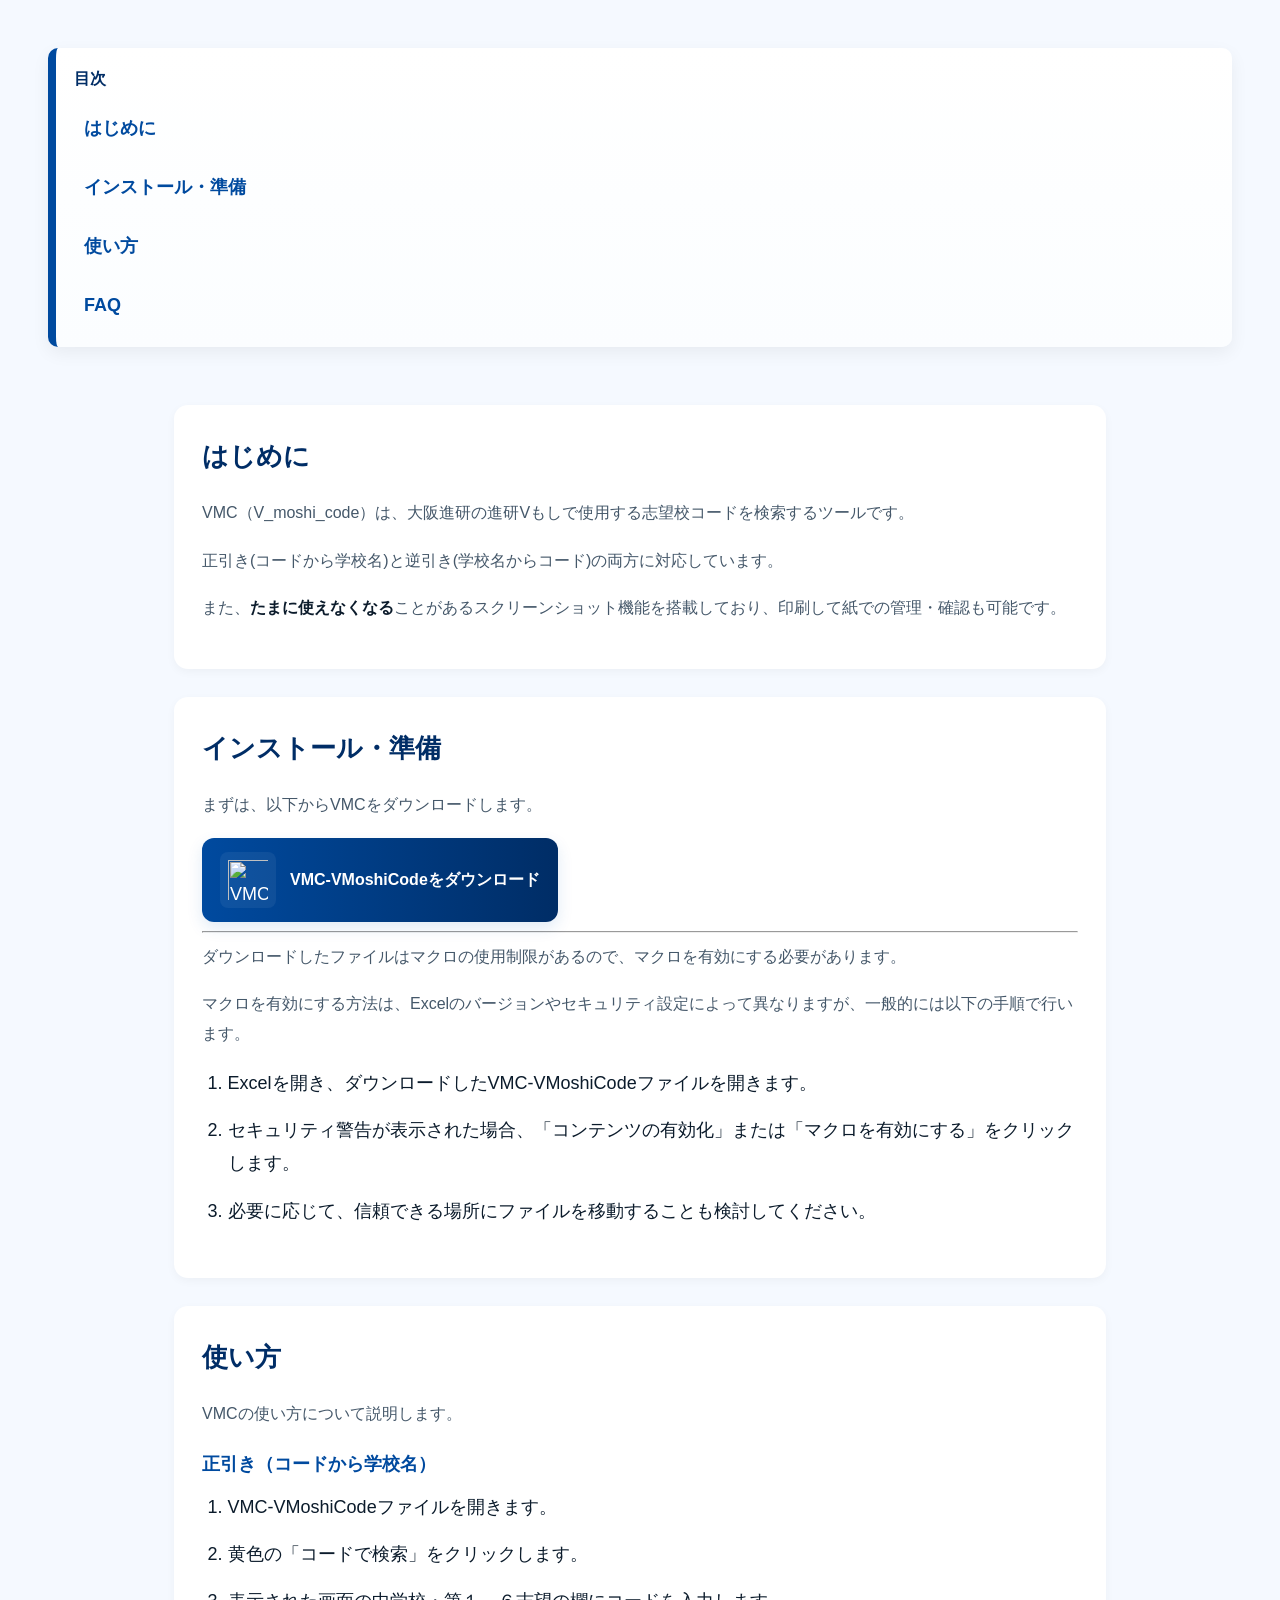
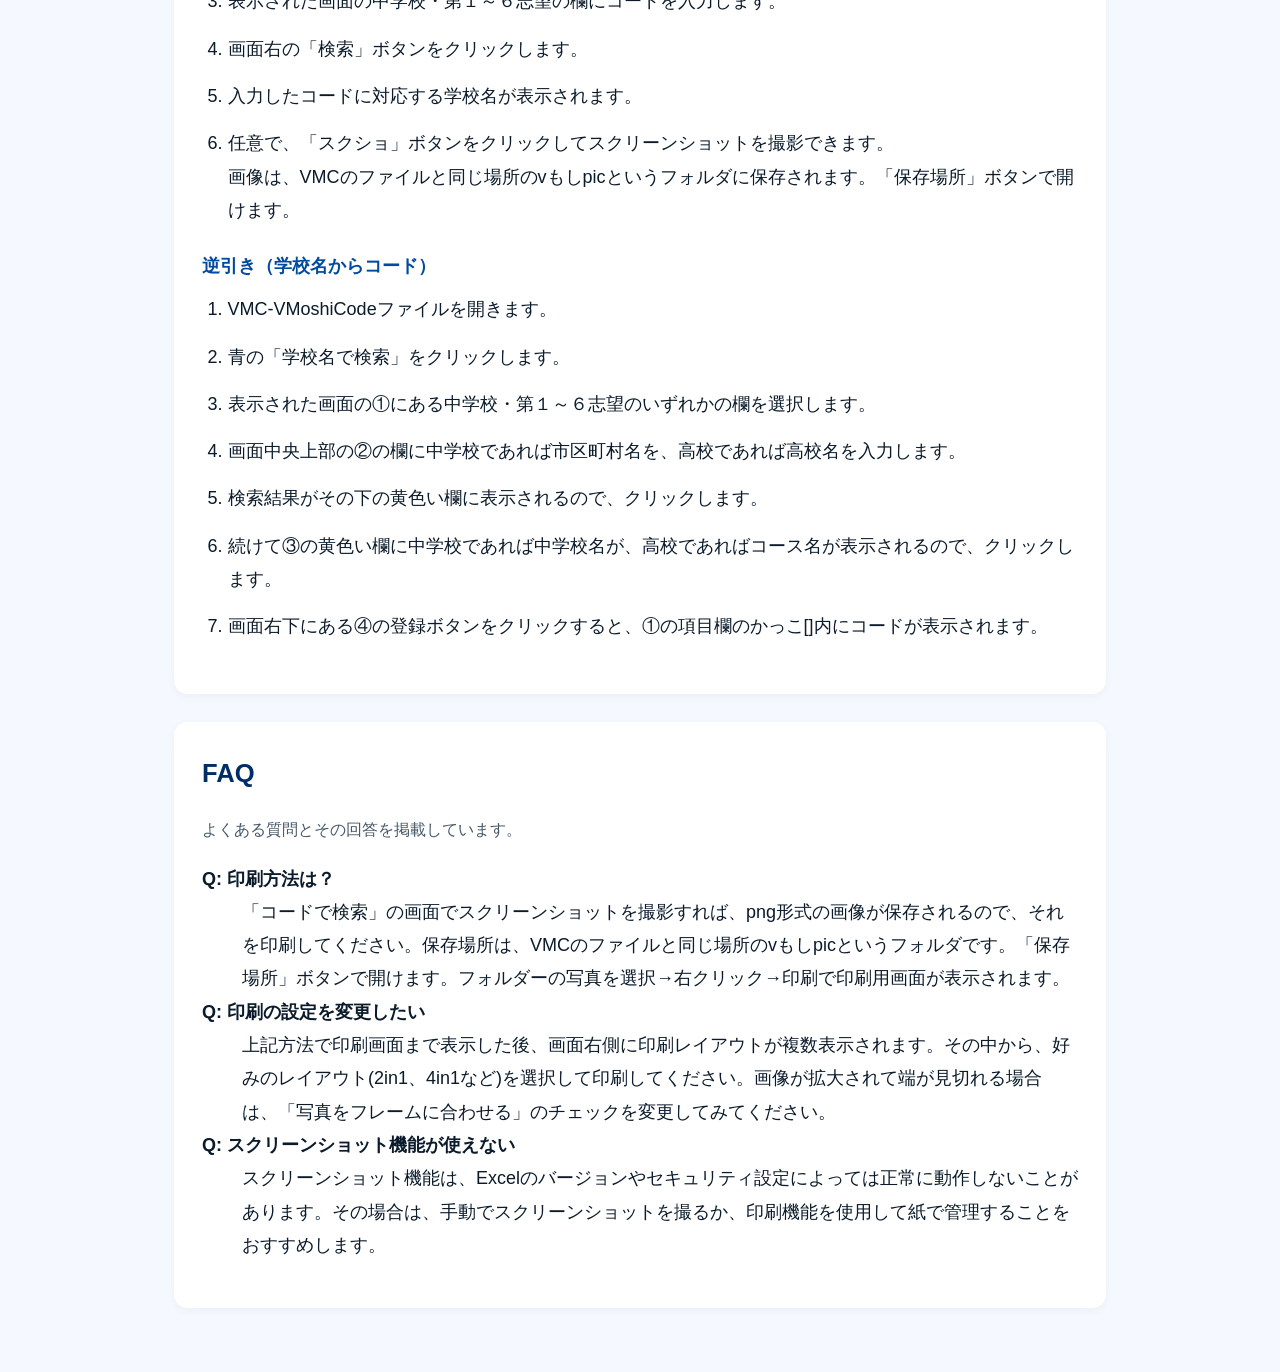
==== docs/index.html @ fd50774e "新しいHTML、CSS、JavaScriptファイルを追加し、古いファイルを削除しました" ====
<html lang="ja">

<head>
    <meta charset="UTF-8" />
    <meta name="viewport" content="width=device-width, initial-scale=1.0" />
    <link rel="icon" href="icon.png" type="image/png" />
    <link rel="stylesheet" href="style.css" />
    <title>VMCの使い方</title>
</head>

<body>
    <header class="site-header">
        <h1 class="sr-only">VMCの使い方</h1>
    </header>
        <!-- 目次（ノート風に本文内へ） -->
        <aside class="note note-toc" aria-label="目次">
            <h3 class="note-title">目次</h3>
            <ul class="toc">
                <li><a href="#introduction">はじめに</a></li>
                <li><a href="#installation">インストール・準備</a></li>
                <li><a href="#usage">使い方</a></li>
                <li><a href="#faq">FAQ</a></li>
            </ul>
        </aside>
    <!-- コンテンツ -->
    <main id="main" role="main">
        <section id="introduction">
            <h2>はじめに</h2>
            <p> VMC（V_moshi_code）は、大阪進研の進研Vもしで使用する志望校コードを検索するツールです。 </p>
            <p>正引き(コードから学校名)と逆引き(学校名からコード)の両方に対応しています。</p>
            <p>また、<strong>たまに使えなくなる</strong>ことがあるスクリーンショット機能を搭載しており、印刷して紙での管理・確認も可能です。</p>
        </section>

            <section id="installation">
            <h2>インストール・準備</h2>
            <p>まずは、以下からVMCをダウンロードします。</p>
            <a class="download-link" href="https://github.com/sam-hat-86/VMC-VMoshiCode/raw/refs/heads/main/VMC-VMoshiCode2605.xlsm" rel="noopener">
                <div class="linkBox" role="link" aria-label="VMC-VMoshiCode をダウンロード">
                    <img src="icon.png" alt="VMC アイコン" />
                    <span>VMC-VMoshiCodeをダウンロード</span>
                </div>
            </a>
            <hr>
            <p>ダウンロードしたファイルはマクロの使用制限があるので、マクロを有効にする必要があります。 </p>
            <p>マクロを有効にする方法は、Excelのバージョンやセキュリティ設定によって異なりますが、一般的には以下の手順で行います。</p>
            <ol>
                <li>Excelを開き、ダウンロードしたVMC-VMoshiCodeファイルを開きます。</li>
                <li>セキュリティ警告が表示された場合、「コンテンツの有効化」または「マクロを有効にする」をクリックします。</li>
                <li>必要に応じて、信頼できる場所にファイルを移動することも検討してください。</li>
            </ol>
        </section>

        <section id="usage">
            <h2>使い方</h2>
            <p>VMCの使い方について説明します。</p>
            <h3>正引き（コードから学校名）</h3>
            <ol>
                <li>VMC-VMoshiCodeファイルを開きます。</li>
                <li>黄色の「コードで検索」をクリックします。</li>
                <li>表示された画面の中学校・第１～６志望の欄にコードを入力します。</li>
                <li>画面右の「検索」ボタンをクリックします。</li>
                <li>入力したコードに対応する学校名が表示されます。</li>
                <li>任意で、「スクショ」ボタンをクリックしてスクリーンショットを撮影できます。<br>
                    画像は、VMCのファイルと同じ場所のvもしpicというフォルダに保存されます。「保存場所」ボタンで開けます。</li>
            </ol>

            <h3>逆引き（学校名からコード）</h3>
            <ol>
                <li>VMC-VMoshiCodeファイルを開きます。</li>
                <li>青の「学校名で検索」をクリックします。</li>
                <li> 表示された画面の①にある中学校・第１～６志望のいずれかの欄を選択します。 </li>
                <li>画面中央上部の②の欄に中学校であれば市区町村名を、高校であれば高校名を入力します。</li>
                <li>検索結果がその下の黄色い欄に表示されるので、クリックします。</li>
                <li>続けて③の黄色い欄に中学校であれば中学校名が、高校であればコース名が表示されるので、クリックします。</li>
                <li>画面右下にある④の登録ボタンをクリックすると、①の項目欄のかっこ[]内にコードが表示されます。 </li>
            </ol>
        </section>

            <section id="faq">
            <h2>FAQ</h2>
            <p>よくある質問とその回答を掲載しています。</p>
            <dl>
                <dt><strong>Q: 印刷方法は？</strong></dt>
                <dd>
                    「コードで検索」の画面でスクリーンショットを撮影すれば、png形式の画像が保存されるので、それを印刷してください。保存場所は、VMCのファイルと同じ場所のvもしpicというフォルダです。「保存場所」ボタンで開けます。フォルダーの写真を選択→右クリック→印刷で印刷用画面が表示されます。
                </dd>

                <dt><strong>Q: 印刷の設定を変更したい</strong></dt>
                <dd>
                    上記方法で印刷画面まで表示した後、画面右側に印刷レイアウトが複数表示されます。その中から、好みのレイアウト(2in1、4in1など)を選択して印刷してください。画像が拡大されて端が見切れる場合は、「写真をフレームに合わせる」のチェックを変更してみてください。
                </dd>

                <dt><strong>Q: スクリーンショット機能が使えない</strong></dt>
                <dd>
                    スクリーンショット機能は、Excelのバージョンやセキュリティ設定によっては正常に動作しないことがあります。その場合は、手動でスクリーンショットを撮るか、印刷機能を使用して紙で管理することをおすすめします。
                </dd>
            </dl>
        </section>
    </main>
---- docs/style.css ----
/* UD-friendly blue theme for VMC */
/* Desktop-first UD-friendly blue theme for VMC */
:root{
    --color-primary: #004a9f;
    --color-primary-strong: #002d66;
    --color-bg: #f5f9ff;
    --color-surface: #ffffff;
    --text: #0b1b2b;
    --muted: #45586a;
    --radius: 12px;
    --gap: 20px;
    --base-font-size: 18px;
}

*{box-sizing:border-box}
html,body{height:100%}

body{
    margin:0;
    font-family:-apple-system,BlinkMacSystemFont,"Hiragino Kaku Gothic ProN","メイリオ","Segoe UI",Roboto,"Noto Sans JP",sans-serif;
    font-size:var(--base-font-size);
    line-height:1.85;
    color:var(--text);
    background-color:var(--color-bg);
    -webkit-font-smoothing:antialiased;
    -moz-osx-font-smoothing:grayscale;
    padding:48px;
}

/* Container */
main{
    max-width:980px; /* desktop-friendly readable measure */
    margin:0 auto;
    padding:36px 24px;
}

/* Note-style table of contents (inline) */
.note{
    background:linear-gradient(180deg,#fff,#fbfdff);
    border-left:8px solid var(--color-primary);
    padding:16px 18px;
    border-radius:10px;
    box-shadow:0 6px 18px rgba(2,6,23,0.06);
    margin-bottom:22px;
}
.note-title{margin:0 0 10px;font-size:1rem;color:var(--color-primary-strong);font-weight:700}
.note-toc .toc{display:flex;flex-direction:column;gap:10px;padding:0;margin:0;list-style:none}
.note-toc .toc li{margin:0}
.note-toc .toc a{display:block;padding:8px 10px;color:var(--color-primary);text-decoration:none;border-radius:8px;font-weight:600}
.note-toc .toc a:hover{background:rgba(0,74,159,0.06)}
.note-toc .toc a:focus-visible{outline:3px solid var(--color-primary-strong);outline-offset:3px}
.toc a.active,.toc a[aria-current="true"]{background:var(--color-primary);color:#fff}

/* Sections */
section{background:var(--color-surface);padding:28px;margin-bottom:28px;border-radius:14px;box-shadow:0 3px 10px rgba(2,6,23,0.04)}

h2{font-size:1.6rem;margin:0 0 18px;color:var(--color-primary-strong)}
h3{font-size:1.15rem;margin:10px 0;color:var(--color-primary)}

p{margin:0 0 18px;color:var(--muted);font-size:1rem}

/* Lists inside main */
main ol, main ul{margin:0 0 22px 1.6rem;padding-left:0}
ol li, ul li{margin-bottom:14px}

/* Download link box */
.linkBox{display:inline-flex;align-items:center;gap:14px;padding:14px 18px;border-radius:12px;background:linear-gradient(90deg,var(--color-primary),var(--color-primary-strong));color:#fff;box-shadow:0 6px 16px rgba(0,87,184,0.12)}
.linkBox img{width:56px;height:56px;object-fit:contain;border-radius:8px;background:rgba(255,255,255,0.06);padding:8px}
.linkBox span{font-weight:700;font-size:1rem}

/* Accessible focus states */
a:focus-visible,button:focus-visible,[role="link"]:focus-visible{outline:3px solid #fff;box-shadow:0 0 0 6px rgba(0,87,184,0.12);outline-offset:3px}
.download-link:focus-visible,.linkBox:focus-visible{outline:3px solid var(--color-primary-strong);box-shadow:0 0 0 8px rgba(0,74,159,0.12);outline-offset:3px}

/* Utilities */
.sr-only{position:absolute!important;width:1px;height:1px;padding:0;margin:-1px;overflow:hidden;clip:rect(0,0,0,0);white-space:nowrap;border:0}

strong{color:var(--text);font-weight:700}

/* Print */
@media print{
    body{background:#fff;color:#000}
    nav,.skip-link{display:none}
    section{box-shadow:none;border-radius:0}
}

/* Intentionally no mobile media queries — desktop-first layout */
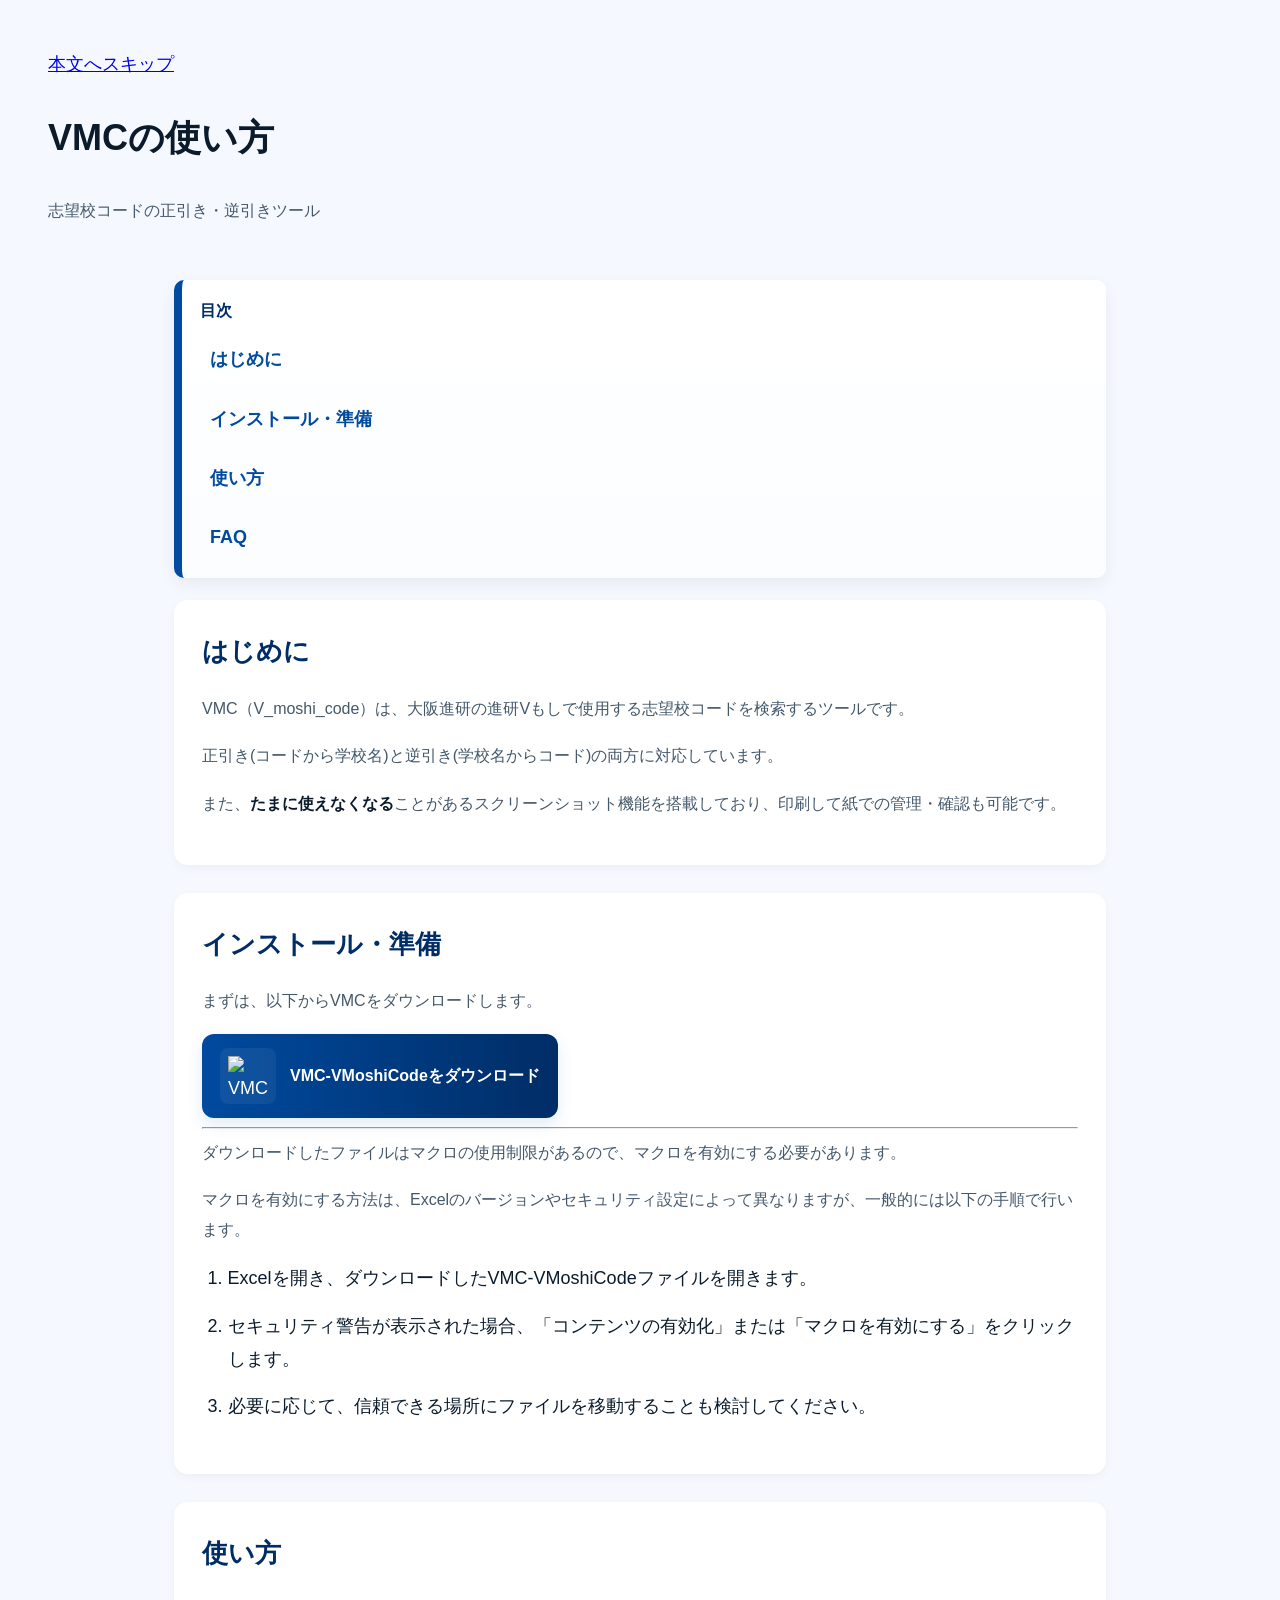
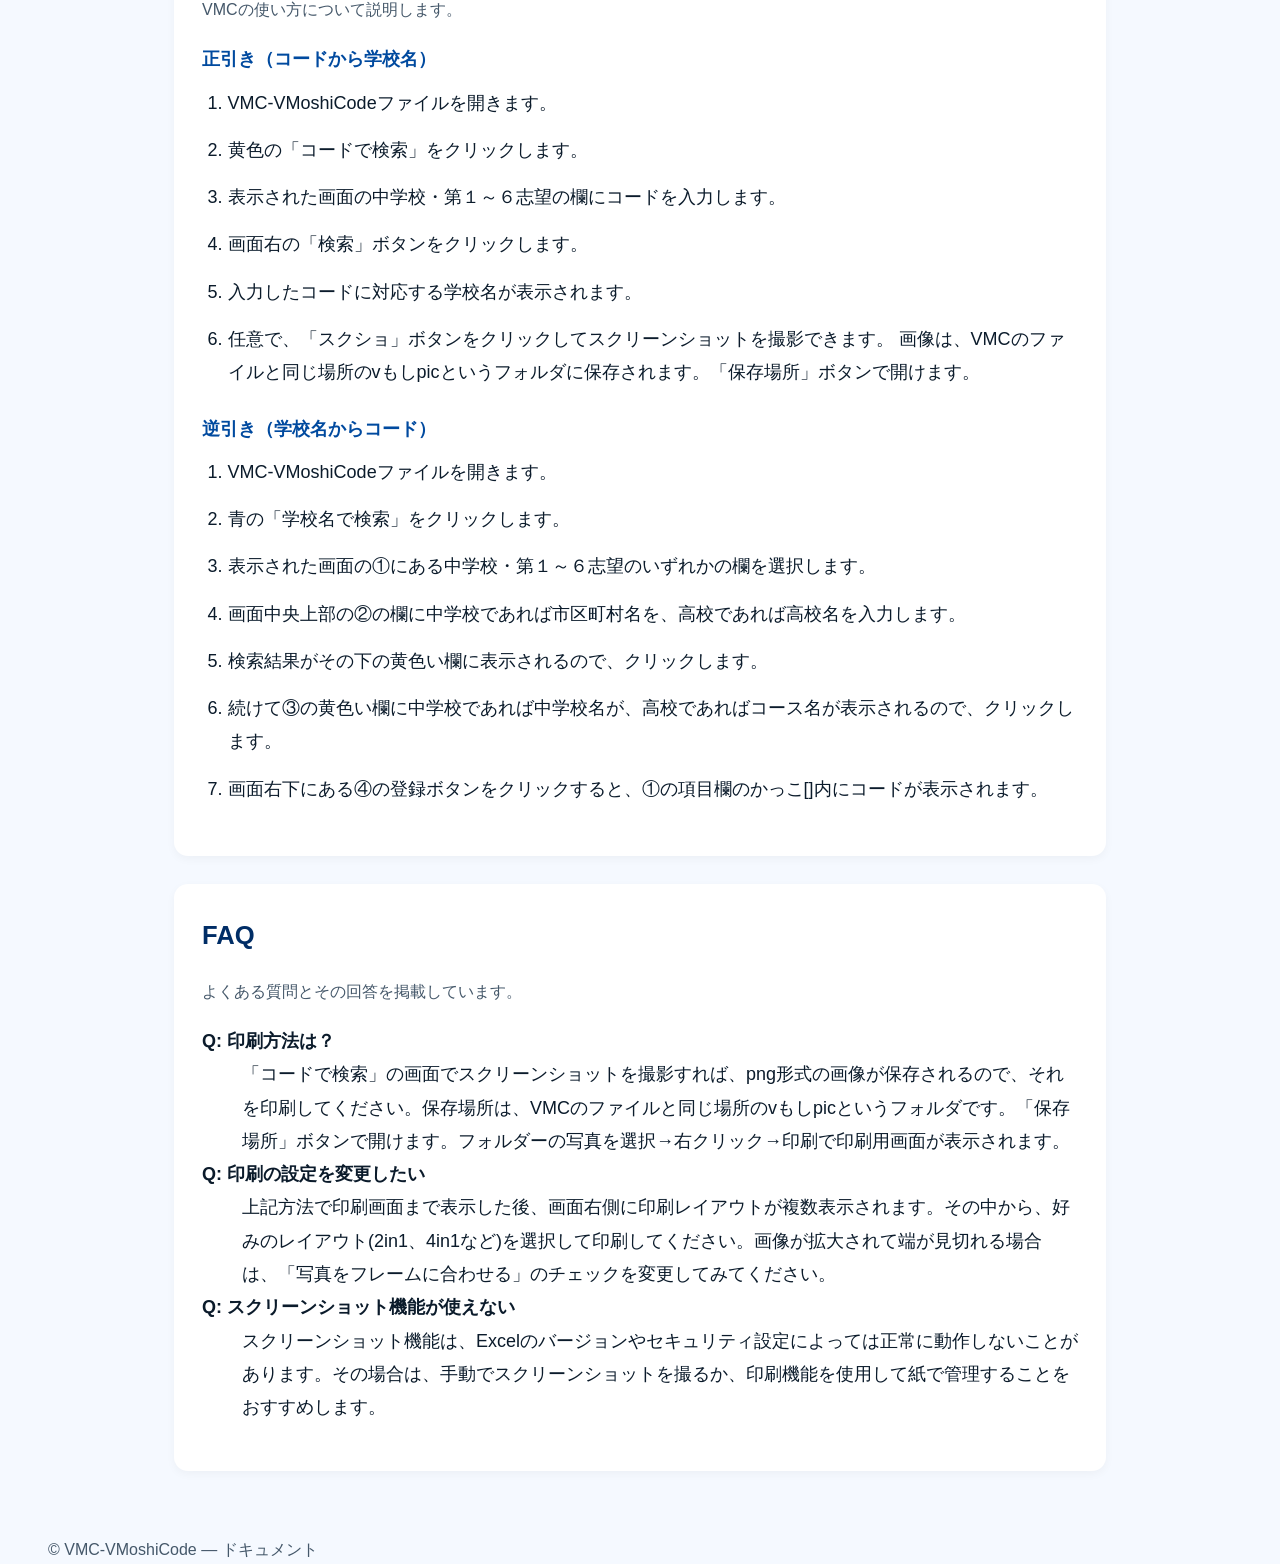
==== commit 955c41ad: "index.htmlの構造を改善し、内容を整理しました。" ====
--- a/docs/index.html
+++ b/docs/index.html
@@ -1,3 +1,4 @@
+<!doctype html>
 <html lang="ja">
 
 <head>
@@ -6,15 +7,23 @@
     <link rel="icon" href="icon.png" type="image/png" />
     <link rel="stylesheet" href="style.css" />
     <title>VMCの使い方</title>
+    <meta name="description" content="VMC（V_moshi_code）のダウンロード・インストール・使い方とFAQ。志望校コードの正引き・逆引きに対応しています。">
 </head>
 
 <body>
-    <header class="site-header">
-        <h1 class="sr-only">VMCの使い方</h1>
+    <a class="skip-link" href="#main">本文へスキップ</a>
+
+    <header class="site-header" role="banner">
+        <div class="header-inner">
+            <h1>VMCの使い方</h1>
+            <p class="site-subtitle">志望校コードの正引き・逆引きツール</p>
+        </div>
     </header>
-        <!-- 目次（ノート風に本文内へ） -->
-        <aside class="note note-toc" aria-label="目次">
-            <h3 class="note-title">目次</h3>
+
+    <main id="main" role="main" tabindex="-1">
+
+        <aside class="note note-toc" aria-labelledby="toc-label">
+            <h2 id="toc-label" class="note-title">目次</h2>
             <ul class="toc">
                 <li><a href="#introduction">はじめに</a></li>
                 <li><a href="#installation">インストール・準備</a></li>
@@ -22,78 +31,88 @@
                 <li><a href="#faq">FAQ</a></li>
             </ul>
         </aside>
-    <!-- コンテンツ -->
-    <main id="main" role="main">
-        <section id="introduction">
-            <h2>はじめに</h2>
-            <p> VMC（V_moshi_code）は、大阪進研の進研Vもしで使用する志望校コードを検索するツールです。 </p>
-            <p>正引き(コードから学校名)と逆引き(学校名からコード)の両方に対応しています。</p>
-            <p>また、<strong>たまに使えなくなる</strong>ことがあるスクリーンショット機能を搭載しており、印刷して紙での管理・確認も可能です。</p>
-        </section>
 
-            <section id="installation">
-            <h2>インストール・準備</h2>
-            <p>まずは、以下からVMCをダウンロードします。</p>
-            <a class="download-link" href="https://github.com/sam-hat-86/VMC-VMoshiCode/raw/refs/heads/main/VMC-VMoshiCode2605.xlsm" rel="noopener">
-                <div class="linkBox" role="link" aria-label="VMC-VMoshiCode をダウンロード">
-                    <img src="icon.png" alt="VMC アイコン" />
-                    <span>VMC-VMoshiCodeをダウンロード</span>
-                </div>
-            </a>
-            <hr>
-            <p>ダウンロードしたファイルはマクロの使用制限があるので、マクロを有効にする必要があります。 </p>
-            <p>マクロを有効にする方法は、Excelのバージョンやセキュリティ設定によって異なりますが、一般的には以下の手順で行います。</p>
-            <ol>
-                <li>Excelを開き、ダウンロードしたVMC-VMoshiCodeファイルを開きます。</li>
-                <li>セキュリティ警告が表示された場合、「コンテンツの有効化」または「マクロを有効にする」をクリックします。</li>
-                <li>必要に応じて、信頼できる場所にファイルを移動することも検討してください。</li>
-            </ol>
-        </section>
+        <article>
+            <section id="introduction" aria-labelledby="h-intro">
+                <h2 id="h-intro">はじめに</h2>
+                <p>VMC（V_moshi_code）は、大阪進研の進研Vもしで使用する志望校コードを検索するツールです。</p>
+                <p>正引き(コードから学校名)と逆引き(学校名からコード)の両方に対応しています。</p>
+                <p>また、<strong>たまに使えなくなる</strong>ことがあるスクリーンショット機能を搭載しており、印刷して紙での管理・確認も可能です。</p>
+            </section>
 
-        <section id="usage">
-            <h2>使い方</h2>
-            <p>VMCの使い方について説明します。</p>
-            <h3>正引き（コードから学校名）</h3>
-            <ol>
-                <li>VMC-VMoshiCodeファイルを開きます。</li>
-                <li>黄色の「コードで検索」をクリックします。</li>
-                <li>表示された画面の中学校・第１～６志望の欄にコードを入力します。</li>
-                <li>画面右の「検索」ボタンをクリックします。</li>
-                <li>入力したコードに対応する学校名が表示されます。</li>
-                <li>任意で、「スクショ」ボタンをクリックしてスクリーンショットを撮影できます。<br>
-                    画像は、VMCのファイルと同じ場所のvもしpicというフォルダに保存されます。「保存場所」ボタンで開けます。</li>
-            </ol>
+            <section id="installation" aria-labelledby="h-install">
+                <h2 id="h-install">インストール・準備</h2>
+                <p>まずは、以下からVMCをダウンロードします。</p>
+                <a class="download-link" href="https://github.com/sam-hat-86/VMC-VMoshiCode/raw/refs/heads/main/VMC-VMoshiCode2605.xlsm" rel="noopener">
+                    <div class="linkBox" role="link" aria-label="VMC-VMoshiCode をダウンロード">
+                        <img src="icon.png" alt="VMC アイコン" />
+                        <span>VMC-VMoshiCodeをダウンロード</span>
+                    </div>
+                </a>
+                <hr />
+                <p>ダウンロードしたファイルはマクロの使用制限があるので、マクロを有効にする必要があります。</p>
+                <p>マクロを有効にする方法は、Excelのバージョンやセキュリティ設定によって異なりますが、一般的には以下の手順で行います。</p>
+                <ol>
+                    <li>Excelを開き、ダウンロードしたVMC-VMoshiCodeファイルを開きます。</li>
+                    <li>セキュリティ警告が表示された場合、「コンテンツの有効化」または「マクロを有効にする」をクリックします。</li>
+                    <li>必要に応じて、信頼できる場所にファイルを移動することも検討してください。</li>
+                </ol>
+            </section>
 
-            <h3>逆引き（学校名からコード）</h3>
-            <ol>
-                <li>VMC-VMoshiCodeファイルを開きます。</li>
-                <li>青の「学校名で検索」をクリックします。</li>
-                <li> 表示された画面の①にある中学校・第１～６志望のいずれかの欄を選択します。 </li>
-                <li>画面中央上部の②の欄に中学校であれば市区町村名を、高校であれば高校名を入力します。</li>
-                <li>検索結果がその下の黄色い欄に表示されるので、クリックします。</li>
-                <li>続けて③の黄色い欄に中学校であれば中学校名が、高校であればコース名が表示されるので、クリックします。</li>
-                <li>画面右下にある④の登録ボタンをクリックすると、①の項目欄のかっこ[]内にコードが表示されます。 </li>
-            </ol>
-        </section>
+            <section id="usage" aria-labelledby="h-usage">
+                <h2 id="h-usage">使い方</h2>
+                <p>VMCの使い方について説明します。</p>
+                <h3>正引き（コードから学校名）</h3>
+                <ol>
+                    <li>VMC-VMoshiCodeファイルを開きます。</li>
+                    <li>黄色の「コードで検索」をクリックします。</li>
+                    <li>表示された画面の中学校・第１～６志望の欄にコードを入力します。</li>
+                    <li>画面右の「検索」ボタンをクリックします。</li>
+                    <li>入力したコードに対応する学校名が表示されます。</li>
+                    <li>任意で、「スクショ」ボタンをクリックしてスクリーンショットを撮影できます。
+                        画像は、VMCのファイルと同じ場所のvもしpicというフォルダに保存されます。「保存場所」ボタンで開けます。</li>
+                </ol>
 
-            <section id="faq">
-            <h2>FAQ</h2>
-            <p>よくある質問とその回答を掲載しています。</p>
-            <dl>
-                <dt><strong>Q: 印刷方法は？</strong></dt>
-                <dd>
-                    「コードで検索」の画面でスクリーンショットを撮影すれば、png形式の画像が保存されるので、それを印刷してください。保存場所は、VMCのファイルと同じ場所のvもしpicというフォルダです。「保存場所」ボタンで開けます。フォルダーの写真を選択→右クリック→印刷で印刷用画面が表示されます。
-                </dd>
+                <h3>逆引き（学校名からコード）</h3>
+                <ol>
+                    <li>VMC-VMoshiCodeファイルを開きます。</li>
+                    <li>青の「学校名で検索」をクリックします。</li>
+                    <li>表示された画面の①にある中学校・第１～６志望のいずれかの欄を選択します。</li>
+                    <li>画面中央上部の②の欄に中学校であれば市区町村名を、高校であれば高校名を入力します。</li>
+                    <li>検索結果がその下の黄色い欄に表示されるので、クリックします。</li>
+                    <li>続けて③の黄色い欄に中学校であれば中学校名が、高校であればコース名が表示されるので、クリックします。</li>
+                    <li>画面右下にある④の登録ボタンをクリックすると、①の項目欄のかっこ[]内にコードが表示されます。</li>
+                </ol>
+            </section>
 
-                <dt><strong>Q: 印刷の設定を変更したい</strong></dt>
-                <dd>
-                    上記方法で印刷画面まで表示した後、画面右側に印刷レイアウトが複数表示されます。その中から、好みのレイアウト(2in1、4in1など)を選択して印刷してください。画像が拡大されて端が見切れる場合は、「写真をフレームに合わせる」のチェックを変更してみてください。
-                </dd>
+            <section id="faq" aria-labelledby="h-faq">
+                <h2 id="h-faq">FAQ</h2>
+                <p>よくある質問とその回答を掲載しています。</p>
+                <dl>
+                    <dt><strong>Q: 印刷方法は？</strong></dt>
+                    <dd>
+                        「コードで検索」の画面でスクリーンショットを撮影すれば、png形式の画像が保存されるので、それを印刷してください。保存場所は、VMCのファイルと同じ場所のvもしpicというフォルダです。「保存場所」ボタンで開けます。フォルダーの写真を選択→右クリック→印刷で印刷用画面が表示されます。
+                    </dd>
 
-                <dt><strong>Q: スクリーンショット機能が使えない</strong></dt>
-                <dd>
-                    スクリーンショット機能は、Excelのバージョンやセキュリティ設定によっては正常に動作しないことがあります。その場合は、手動でスクリーンショットを撮るか、印刷機能を使用して紙で管理することをおすすめします。
-                </dd>
-            </dl>
-        </section>
-    </main>+                    <dt><strong>Q: 印刷の設定を変更したい</strong></dt>
+                    <dd>
+                        上記方法で印刷画面まで表示した後、画面右側に印刷レイアウトが複数表示されます。その中から、好みのレイアウト(2in1、4in1など)を選択して印刷してください。画像が拡大されて端が見切れる場合は、「写真をフレームに合わせる」のチェックを変更してみてください。
+                    </dd>
+
+                    <dt><strong>Q: スクリーンショット機能が使えない</strong></dt>
+                    <dd>
+                        スクリーンショット機能は、Excelのバージョンやセキュリティ設定によっては正常に動作しないことがあります。その場合は、手動でスクリーンショットを撮るか、印刷機能を使用して紙で管理することをおすすめします。
+                    </dd>
+                </dl>
+            </section>
+        </article>
+
+    </main>
+
+    <footer role="contentinfo">
+        <div class="footer-inner">
+            <p>© VMC-VMoshiCode — ドキュメント</p>
+        </div>
+    </footer>
+</body>
+</html>
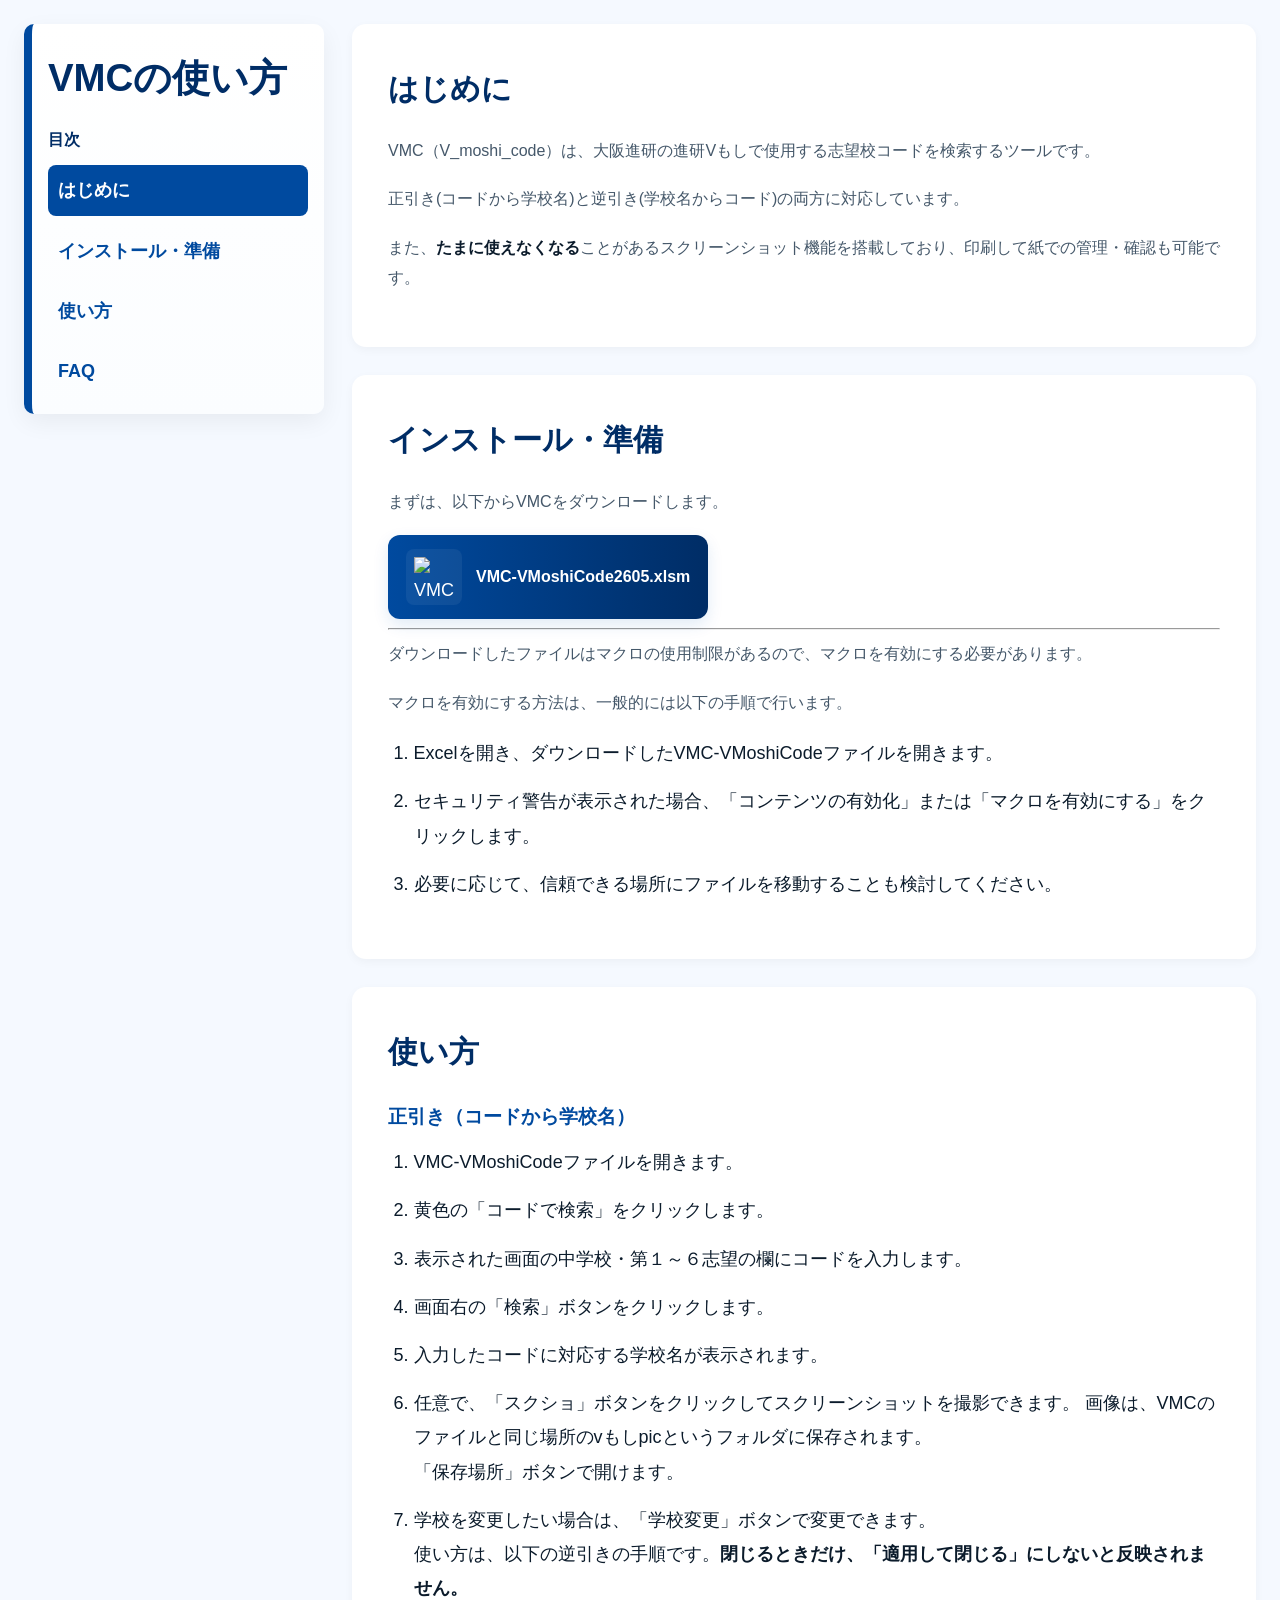
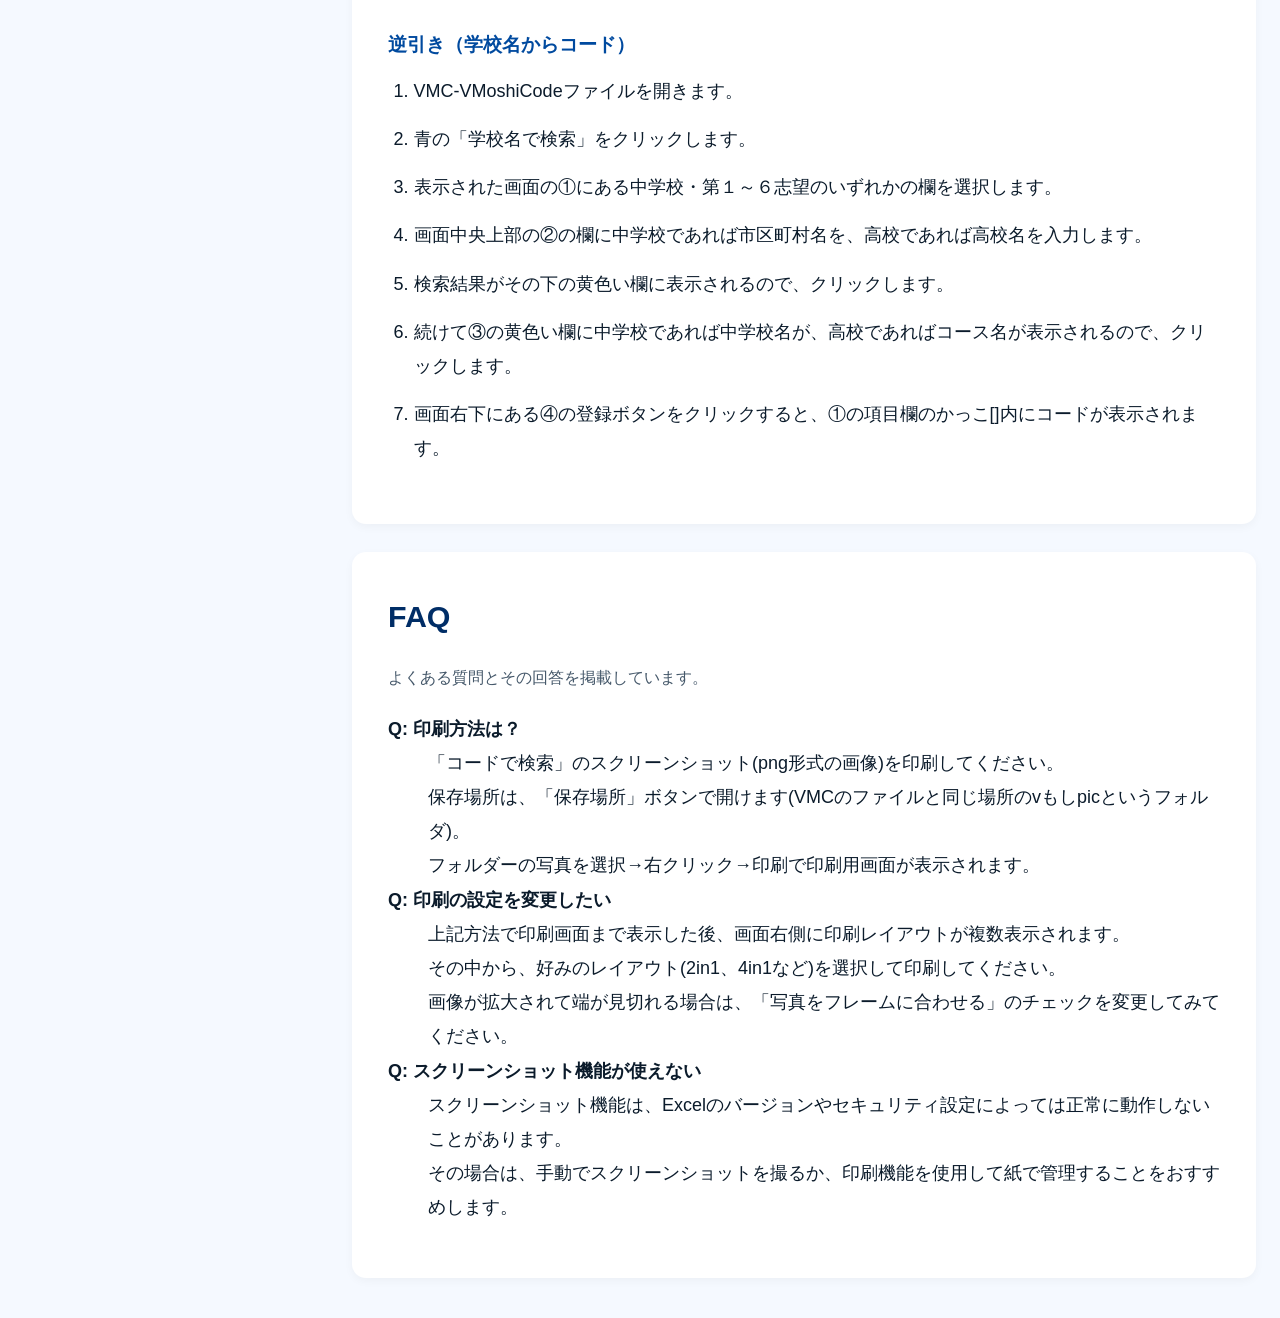
==== commit 4b20213b: "index.htmlとscript.jsのリンク管理を改善し、style.cssでデザインを調整" ====
--- a/docs/index.html
+++ b/docs/index.html
@@ -11,18 +11,10 @@
 </head>
 
 <body>
-    <a class="skip-link" href="#main">本文へスキップ</a>
-
-    <header class="site-header" role="banner">
-        <div class="header-inner">
-            <h1>VMCの使い方</h1>
-            <p class="site-subtitle">志望校コードの正引き・逆引きツール</p>
-        </div>
-    </header>
-
     <main id="main" role="main" tabindex="-1">
 
         <aside class="note note-toc" aria-labelledby="toc-label">
+        <h1>VMCの使い方</h1>
             <h2 id="toc-label" class="note-title">目次</h2>
             <ul class="toc">
                 <li><a href="#introduction">はじめに</a></li>
@@ -43,15 +35,16 @@
             <section id="installation" aria-labelledby="h-install">
                 <h2 id="h-install">インストール・準備</h2>
                 <p>まずは、以下からVMCをダウンロードします。</p>
-                <a class="download-link" href="https://github.com/sam-hat-86/VMC-VMoshiCode/raw/refs/heads/main/VMC-VMoshiCode2605.xlsm" rel="noopener">
-                    <div class="linkBox" role="link" aria-label="VMC-VMoshiCode をダウンロード">
-                        <img src="icon.png" alt="VMC アイコン" />
-                        <span>VMC-VMoshiCodeをダウンロード</span>
-                    </div>
-                </a>
+                <!-- download link (managed via script) -->
+                    <a class="download-link" href="#" rel="noopener" data-link-key="vmcDownload">
+                        <div class="linkBox" role="link" aria-label="VMC-VMoshiCode をダウンロード">
+                            <img src="icon.png" alt="VMC アイコン" />
+                            <span>VMC-VMoshiCodeをダウンロード</span>
+                        </div>
+                    </a>
                 <hr />
                 <p>ダウンロードしたファイルはマクロの使用制限があるので、マクロを有効にする必要があります。</p>
-                <p>マクロを有効にする方法は、Excelのバージョンやセキュリティ設定によって異なりますが、一般的には以下の手順で行います。</p>
+                <p>マクロを有効にする方法は、一般的には以下の手順で行います。</p>
                 <ol>
                     <li>Excelを開き、ダウンロードしたVMC-VMoshiCodeファイルを開きます。</li>
                     <li>セキュリティ警告が表示された場合、「コンテンツの有効化」または「マクロを有効にする」をクリックします。</li>
@@ -61,7 +54,6 @@
 
             <section id="usage" aria-labelledby="h-usage">
                 <h2 id="h-usage">使い方</h2>
-                <p>VMCの使い方について説明します。</p>
                 <h3>正引き（コードから学校名）</h3>
                 <ol>
                     <li>VMC-VMoshiCodeファイルを開きます。</li>
@@ -70,7 +62,9 @@
                     <li>画面右の「検索」ボタンをクリックします。</li>
                     <li>入力したコードに対応する学校名が表示されます。</li>
                     <li>任意で、「スクショ」ボタンをクリックしてスクリーンショットを撮影できます。
-                        画像は、VMCのファイルと同じ場所のvもしpicというフォルダに保存されます。「保存場所」ボタンで開けます。</li>
+                        画像は、VMCのファイルと同じ場所のvもしpicというフォルダに保存されます。<br>「保存場所」ボタンで開けます。</li>
+                    <li>学校を変更したい場合は、「学校変更」ボタンで変更できます。<br>使い方は、以下の逆引きの手順です。<strong>閉じるときだけ、「適用して閉じる」にしないと反映されません。</strong>
+                    </li>
                 </ol>
 
                 <h3>逆引き（学校名からコード）</h3>
@@ -91,28 +85,24 @@
                 <dl>
                     <dt><strong>Q: 印刷方法は？</strong></dt>
                     <dd>
-                        「コードで検索」の画面でスクリーンショットを撮影すれば、png形式の画像が保存されるので、それを印刷してください。保存場所は、VMCのファイルと同じ場所のvもしpicというフォルダです。「保存場所」ボタンで開けます。フォルダーの写真を選択→右クリック→印刷で印刷用画面が表示されます。
+                        「コードで検索」のスクリーンショット(png形式の画像)を印刷してください。<br>保存場所は、「保存場所」ボタンで開けます(VMCのファイルと同じ場所のvもしpicというフォルダ)。<br>フォルダーの写真を選択→右クリック→印刷で印刷用画面が表示されます。
                     </dd>
 
                     <dt><strong>Q: 印刷の設定を変更したい</strong></dt>
                     <dd>
-                        上記方法で印刷画面まで表示した後、画面右側に印刷レイアウトが複数表示されます。その中から、好みのレイアウト(2in1、4in1など)を選択して印刷してください。画像が拡大されて端が見切れる場合は、「写真をフレームに合わせる」のチェックを変更してみてください。
+                        上記方法で印刷画面まで表示した後、画面右側に印刷レイアウトが複数表示されます。<br>その中から、好みのレイアウト(2in1、4in1など)を選択して印刷してください。<br>画像が拡大されて端が見切れる場合は、「写真をフレームに合わせる」のチェックを変更してみてください。
                     </dd>
 
                     <dt><strong>Q: スクリーンショット機能が使えない</strong></dt>
                     <dd>
-                        スクリーンショット機能は、Excelのバージョンやセキュリティ設定によっては正常に動作しないことがあります。その場合は、手動でスクリーンショットを撮るか、印刷機能を使用して紙で管理することをおすすめします。
+                        スクリーンショット機能は、Excelのバージョンやセキュリティ設定によっては正常に動作しないことがあります。<br>その場合は、手動でスクリーンショットを撮るか、印刷機能を使用して紙で管理することをおすすめします。
                     </dd>
                 </dl>
             </section>
         </article>
 
     </main>
+    <script src="script.js" defer></script>
+</body>
 
-    <footer role="contentinfo">
-        <div class="footer-inner">
-            <p>© VMC-VMoshiCode — ドキュメント</p>
-        </div>
-    </footer>
-</body>
 </html>
--- a/docs/style.css
+++ b/docs/style.css
@@ -9,7 +9,7 @@
     --muted: #45586a;
     --radius: 12px;
     --gap: 20px;
-    --base-font-size: 18px;
+    --base-font-size: 18px; /* 少し小さめに調整 */
 }
 
 *{box-sizing:border-box}
@@ -19,29 +19,34 @@
     margin:0;
     font-family:-apple-system,BlinkMacSystemFont,"Hiragino Kaku Gothic ProN","メイリオ","Segoe UI",Roboto,"Noto Sans JP",sans-serif;
     font-size:var(--base-font-size);
-    line-height:1.85;
+    line-height:1.9;
     color:var(--text);
     background-color:var(--color-bg);
     -webkit-font-smoothing:antialiased;
     -moz-osx-font-smoothing:grayscale;
-    padding:48px;
+    padding:12px;
 }
 
 /* Container */
 main{
-    max-width:980px; /* desktop-friendly readable measure */
+    width:100%; /* 全幅表示に変更 */
     margin:0 auto;
-    padding:36px 24px;
+    padding:12px 12px;
+    display:grid;
+    grid-template-columns: 300px 1fr;
+    gap:28px;
 }
 
 /* Note-style table of contents (inline) */
 .note{
     background:linear-gradient(180deg,#fff,#fbfdff);
     border-left:8px solid var(--color-primary);
-    padding:16px 18px;
+    padding:18px 16px;
     border-radius:10px;
-    box-shadow:0 6px 18px rgba(2,6,23,0.06);
-    margin-bottom:22px;
+    box-shadow:0 8px 24px rgba(2,6,23,0.06);
+    margin:0; /* グリッド内で扱うため余白は調整 */
+    align-self:start;
+    position:sticky;
 }
 .note-title{margin:0 0 10px;font-size:1rem;color:var(--color-primary-strong);font-weight:700}
 .note-toc .toc{display:flex;flex-direction:column;gap:10px;padding:0;margin:0;list-style:none}
@@ -54,10 +59,26 @@
 /* Sections */
 section{background:var(--color-surface);padding:28px;margin-bottom:28px;border-radius:14px;box-shadow:0 3px 10px rgba(2,6,23,0.04)}
 
-h2{font-size:1.6rem;margin:0 0 18px;color:var(--color-primary-strong)}
-h3{font-size:1.15rem;margin:10px 0;color:var(--color-primary)}
+h1{font-size:2.4rem;margin:0 0 10px;color:var(--color-primary-strong)}
+h2{font-size:1.9rem;margin:0 0 18px;color:var(--color-primary-strong)}
+h3{font-size:1.2rem;margin:10px 0;color:var(--color-primary)}
 
 p{margin:0 0 18px;color:var(--muted);font-size:1rem}
+
+/* Download link を強調 */
+.linkBox{display:inline-flex;align-items:center;gap:16px;padding:16px 20px;border-radius:12px;background:linear-gradient(90deg,var(--color-primary),var(--color-primary-strong));color:#fff;box-shadow:0 8px 20px rgba(0,87,184,0.14)}
+.linkBox img{width:72px;height:72px;object-fit:contain;border-radius:10px;background:rgba(255,255,255,0.06);padding:10px}
+.linkBox span{font-weight:800;font-size:1.05rem}
+
+/* セクション内を広めにして読みやすく */
+section{padding:36px}
+
+/* 高さのある目次リンク */
+.toc a{padding:10px 12px}
+
+/* フォーカスとアクセシビリティの強化 */
+a:focus-visible,button:focus-visible,[role="link"]:focus-visible{outline:3px solid #fff;box-shadow:0 0 0 8px rgba(0,87,184,0.12);outline-offset:3px}
+
 
 /* Lists inside main */
 main ol, main ul{margin:0 0 22px 1.6rem;padding-left:0}
@@ -80,7 +101,7 @@
 /* Print */
 @media print{
     body{background:#fff;color:#000}
-    nav,.skip-link{display:none}
+    nav{display:none}
     section{box-shadow:none;border-radius:0}
 }
 
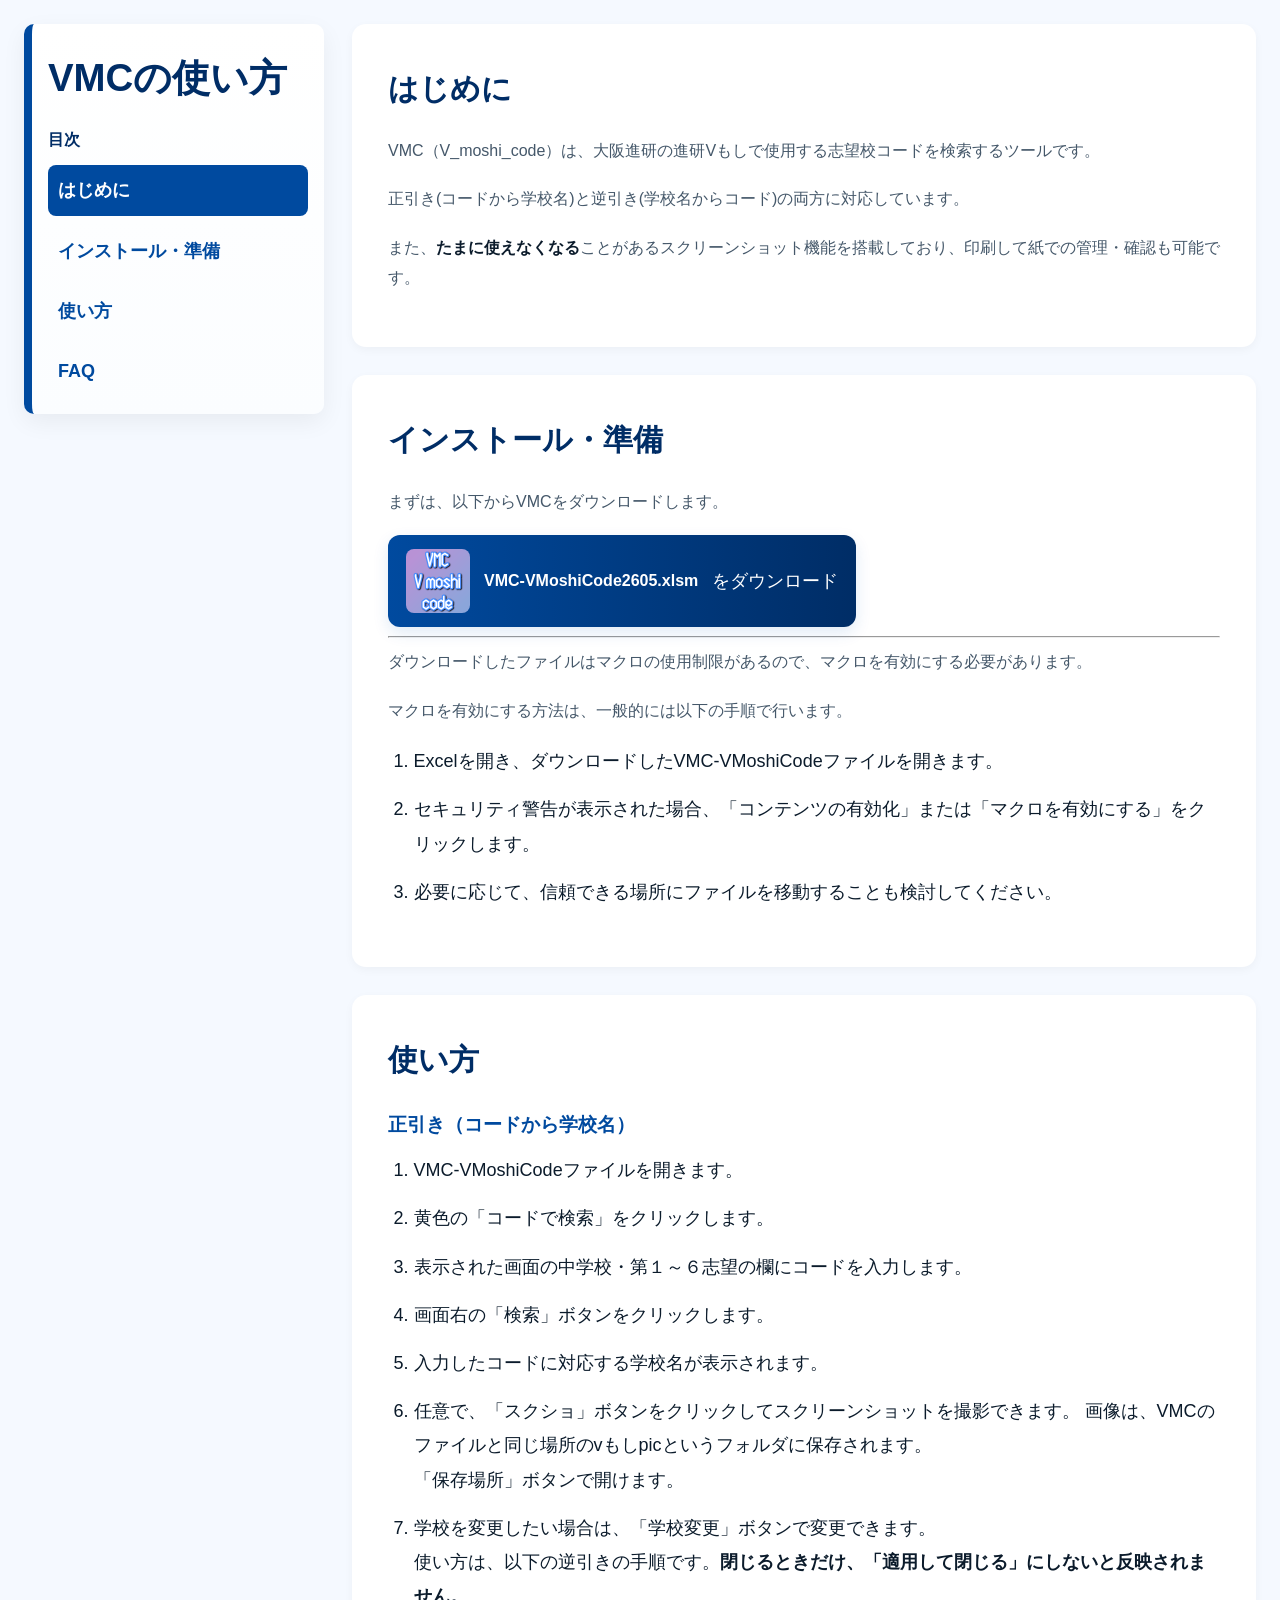
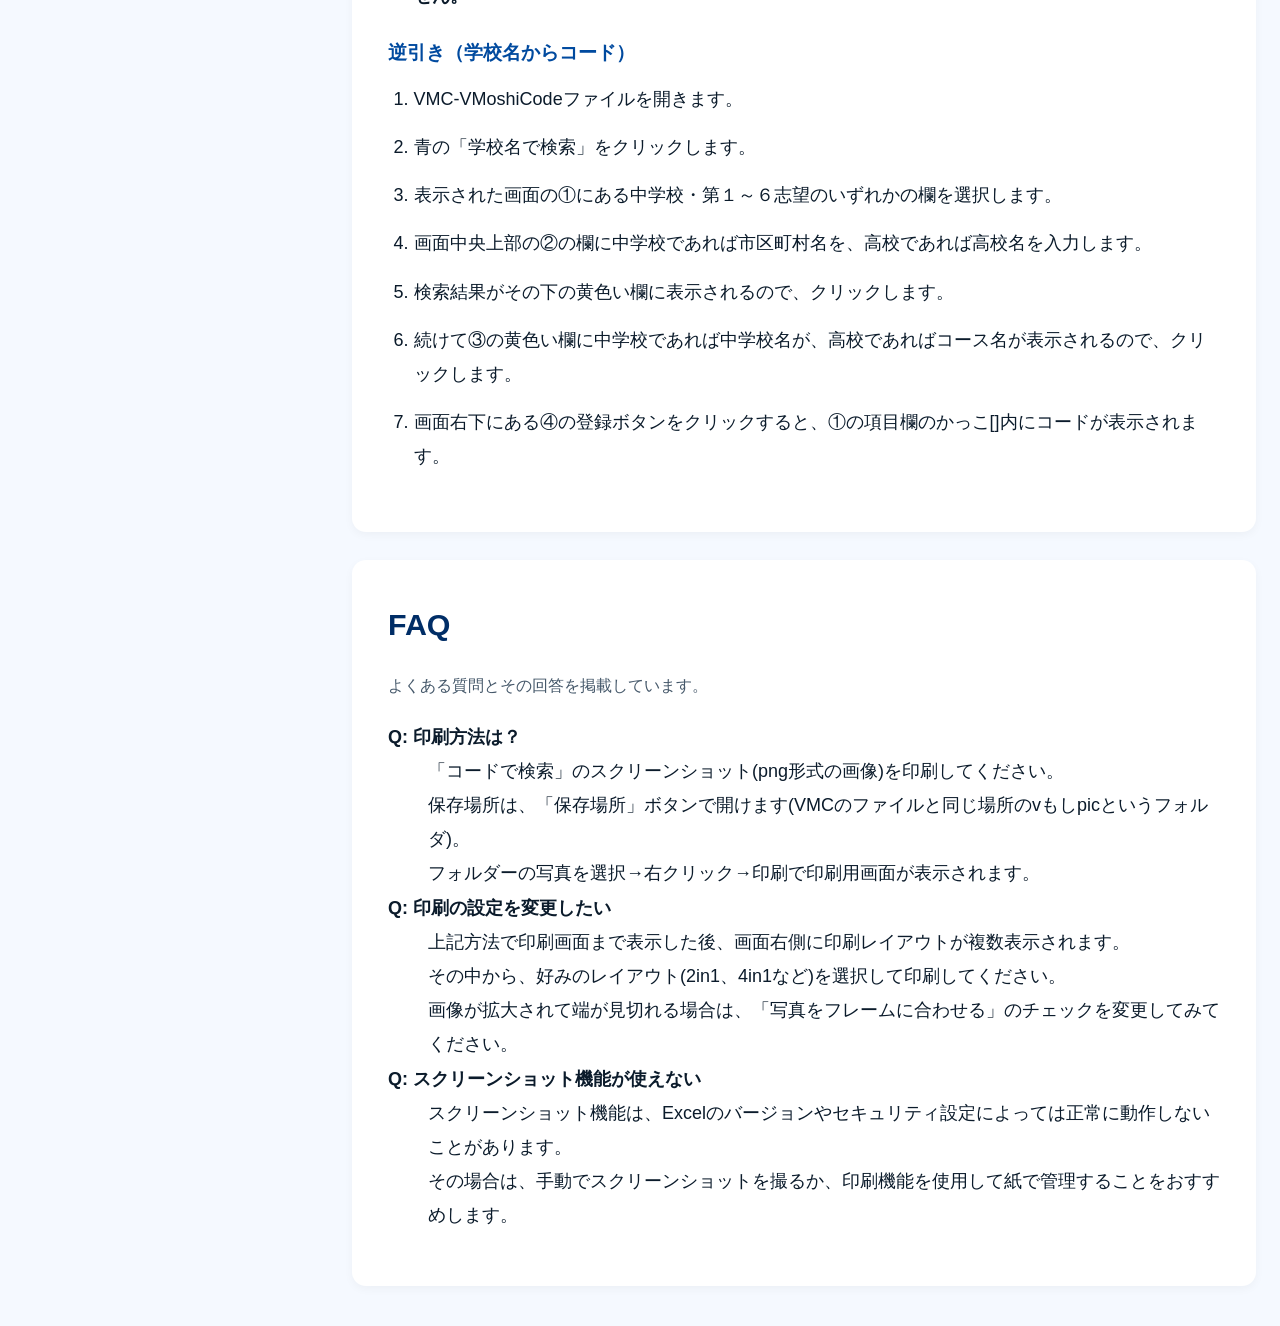
==== commit f7ce249d: ".linkBoxの画像デザインを調整" ====
--- a/docs/index.html
+++ b/docs/index.html
@@ -39,7 +39,7 @@
                     <a class="download-link" href="#" rel="noopener" data-link-key="vmcDownload">
                         <div class="linkBox" role="link" aria-label="VMC-VMoshiCode をダウンロード">
                             <img src="icon.png" alt="VMC アイコン" />
-                            <span>VMC-VMoshiCodeをダウンロード</span>
+                            <span>VMC-VMoshiCodeをダウンロード</span>をダウンロード
                         </div>
                     </a>
                 <hr />
--- a/docs/style.css
+++ b/docs/style.css
@@ -86,7 +86,7 @@
 
 /* Download link box */
 .linkBox{display:inline-flex;align-items:center;gap:14px;padding:14px 18px;border-radius:12px;background:linear-gradient(90deg,var(--color-primary),var(--color-primary-strong));color:#fff;box-shadow:0 6px 16px rgba(0,87,184,0.12)}
-.linkBox img{width:56px;height:56px;object-fit:contain;border-radius:8px;background:rgba(255,255,255,0.06);padding:8px}
+.linkBox img{width:64px;height:64px;object-fit:contain;border-radius:8px;background:rgba(255,255,255,0.06);padding:0px;}
 .linkBox span{font-weight:700;font-size:1rem}
 
 /* Accessible focus states */
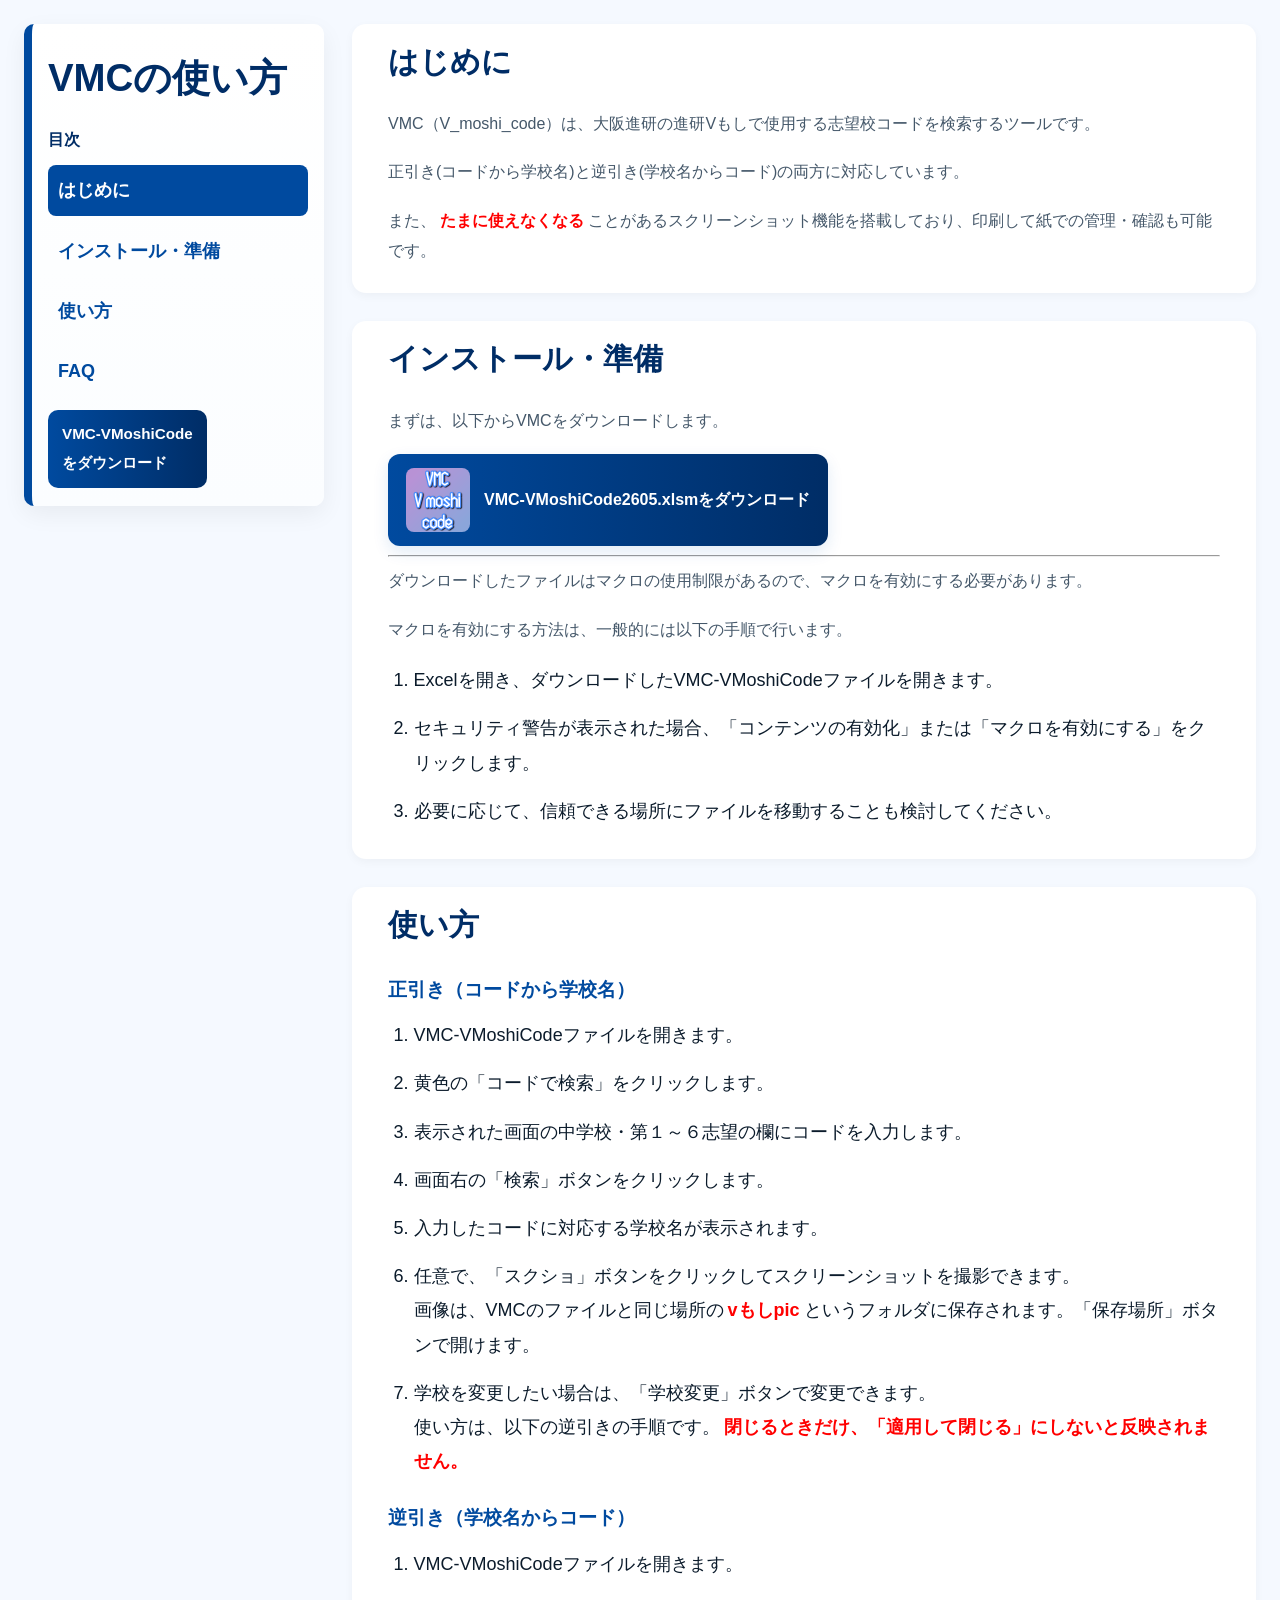
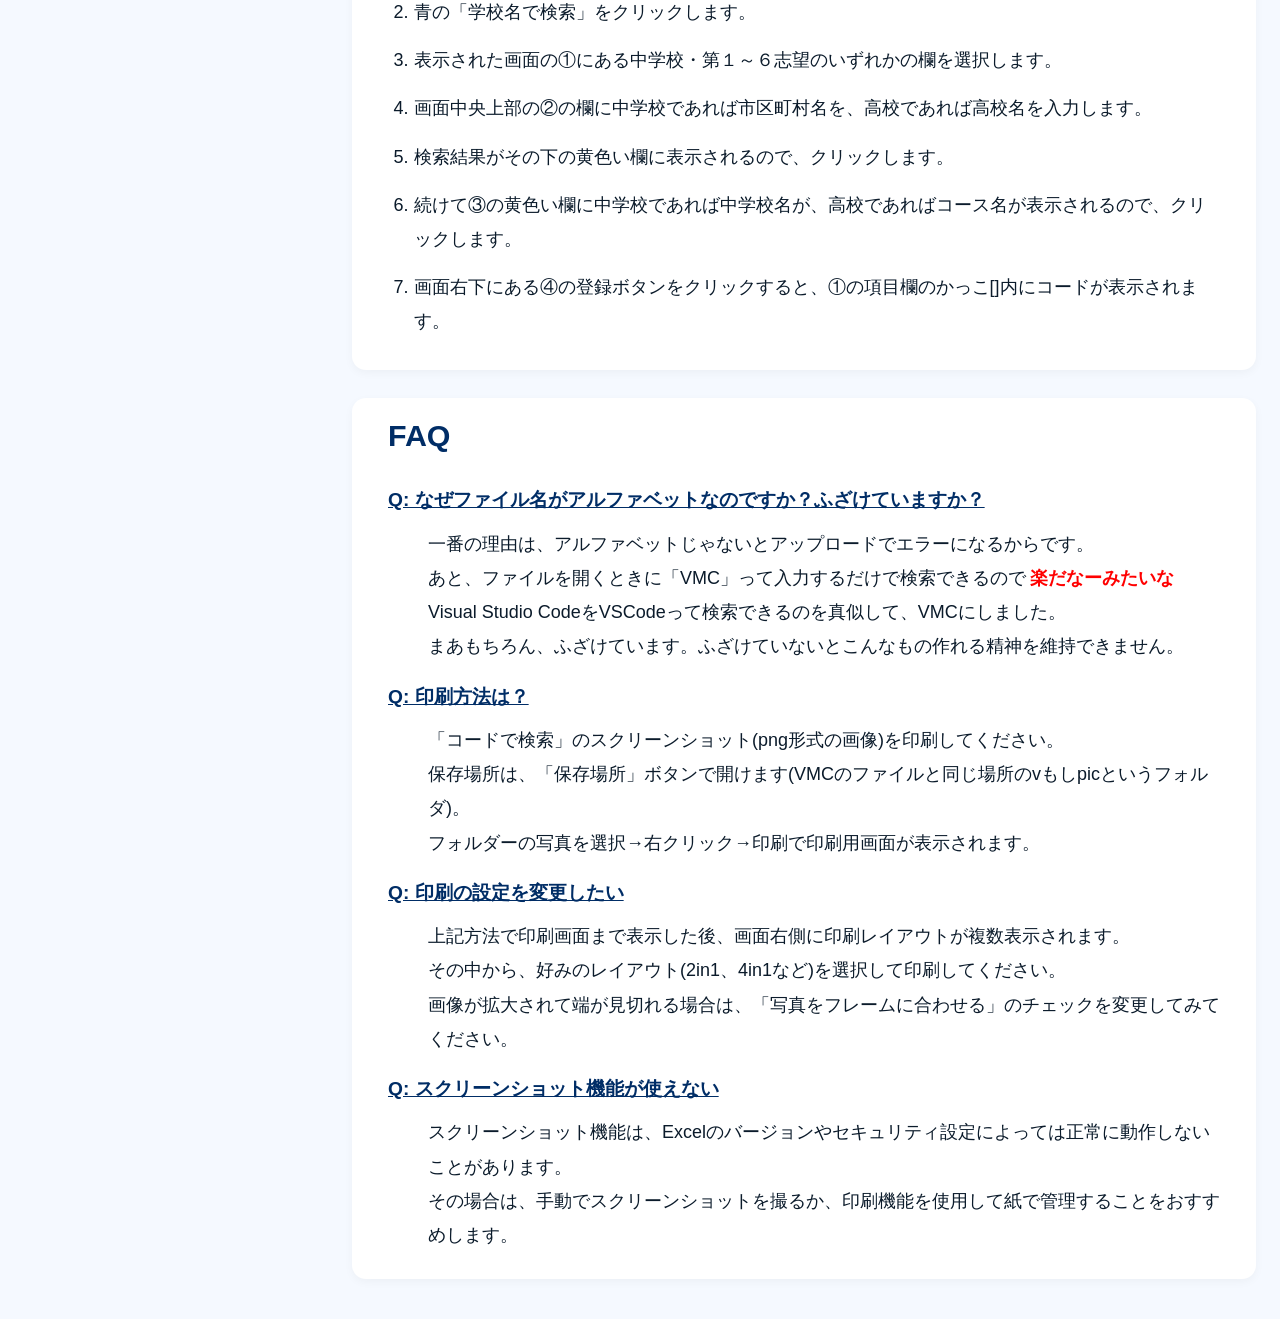
==== commit 8cb76ff1: "目次にダウンロードボタンを追加し、リンクのラベルを更新。スタイルを調整し、レスポンシブデザインを改善。" ====
--- a/docs/index.html
+++ b/docs/index.html
@@ -22,6 +22,11 @@
                 <li><a href="#usage">使い方</a></li>
                 <li><a href="#faq">FAQ</a></li>
             </ul>
+            <div class="toc-download">
+                <a class="toc-download-button download-link" href="#" rel="noopener" data-link-key="vmcDownload" aria-label="VMC-VMoshiCode をダウンロード">
+                    VMC-VMoshiCode<br>をダウンロード
+                </a>
+            </div>
         </aside>
 
         <article>
@@ -39,7 +44,7 @@
                     <a class="download-link" href="#" rel="noopener" data-link-key="vmcDownload">
                         <div class="linkBox" role="link" aria-label="VMC-VMoshiCode をダウンロード">
                             <img src="icon.png" alt="VMC アイコン" />
-                            <span>VMC-VMoshiCodeをダウンロード</span>をダウンロード
+                            <span>VMC-VMoshiCodeをダウンロード</span>
                         </div>
                     </a>
                 <hr />
@@ -61,10 +66,10 @@
                     <li>表示された画面の中学校・第１～６志望の欄にコードを入力します。</li>
                     <li>画面右の「検索」ボタンをクリックします。</li>
                     <li>入力したコードに対応する学校名が表示されます。</li>
-                    <li>任意で、「スクショ」ボタンをクリックしてスクリーンショットを撮影できます。
-                        画像は、VMCのファイルと同じ場所のvもしpicというフォルダに保存されます。<br>「保存場所」ボタンで開けます。</li>
-                    <li>学校を変更したい場合は、「学校変更」ボタンで変更できます。<br>使い方は、以下の逆引きの手順です。<strong>閉じるときだけ、「適用して閉じる」にしないと反映されません。</strong>
-                    </li>
+                    <li>任意で、「スクショ」ボタンをクリックしてスクリーンショットを撮影できます。<br>
+                        画像は、VMCのファイルと同じ場所の<strong>vもしpic</strong>というフォルダに保存されます。「保存場所」ボタンで開けます。</li>
+                    <li>学校を変更したい場合は、「学校変更」ボタンで変更できます。<br>
+                        使い方は、以下の逆引きの手順です。<strong>閉じるときだけ、「適用して閉じる」にしないと反映されません。</strong></li>
                 </ol>
 
                 <h3>逆引き（学校名からコード）</h3>
@@ -81,21 +86,33 @@
 
             <section id="faq" aria-labelledby="h-faq">
                 <h2 id="h-faq">FAQ</h2>
-                <p>よくある質問とその回答を掲載しています。</p>
                 <dl>
-                    <dt><strong>Q: 印刷方法は？</strong></dt>
+                    <dt>Q: なぜファイル名がアルファベットなのですか？ふざけていますか？</dt>
                     <dd>
-                        「コードで検索」のスクリーンショット(png形式の画像)を印刷してください。<br>保存場所は、「保存場所」ボタンで開けます(VMCのファイルと同じ場所のvもしpicというフォルダ)。<br>フォルダーの写真を選択→右クリック→印刷で印刷用画面が表示されます。
+                        一番の理由は、アルファベットじゃないとアップロードでエラーになるからです。<br>
+                        あと、ファイルを開くときに「VMC」って入力するだけで検索できるので<strong>楽だなーみたいな</strong><br>
+                        Visual Studio CodeをVSCodeって検索できるのを真似して、VMCにしました。<br>
+                        まあもちろん、ふざけています。ふざけていないとこんなもの作れる精神を維持できません。
                     </dd>
 
-                    <dt><strong>Q: 印刷の設定を変更したい</strong></dt>
+                    <dt>Q: 印刷方法は？</dt>
                     <dd>
-                        上記方法で印刷画面まで表示した後、画面右側に印刷レイアウトが複数表示されます。<br>その中から、好みのレイアウト(2in1、4in1など)を選択して印刷してください。<br>画像が拡大されて端が見切れる場合は、「写真をフレームに合わせる」のチェックを変更してみてください。
+                        「コードで検索」のスクリーンショット(png形式の画像)を印刷してください。<br>
+                        保存場所は、「保存場所」ボタンで開けます(VMCのファイルと同じ場所のvもしpicというフォルダ)。<br>
+                        フォルダーの写真を選択→右クリック→印刷で印刷用画面が表示されます。
                     </dd>
 
-                    <dt><strong>Q: スクリーンショット機能が使えない</strong></dt>
+                    <dt>Q: 印刷の設定を変更したい</dt>
                     <dd>
-                        スクリーンショット機能は、Excelのバージョンやセキュリティ設定によっては正常に動作しないことがあります。<br>その場合は、手動でスクリーンショットを撮るか、印刷機能を使用して紙で管理することをおすすめします。
+                        上記方法で印刷画面まで表示した後、画面右側に印刷レイアウトが複数表示されます。<br>
+                        その中から、好みのレイアウト(2in1、4in1など)を選択して印刷してください。<br>
+                        画像が拡大されて端が見切れる場合は、「写真をフレームに合わせる」のチェックを変更してみてください。
+                    </dd>
+
+                    <dt>Q: スクリーンショット機能が使えない</dt>
+                    <dd>
+                        スクリーンショット機能は、Excelのバージョンやセキュリティ設定によっては正常に動作しないことがあります。<br>
+                        その場合は、手動でスクリーンショットを撮るか、印刷機能を使用して紙で管理することをおすすめします。
                     </dd>
                 </dl>
             </section>
--- a/docs/style.css
+++ b/docs/style.css
@@ -47,6 +47,7 @@
     margin:0; /* グリッド内で扱うため余白は調整 */
     align-self:start;
     position:sticky;
+    top:24px;
 }
 .note-title{margin:0 0 10px;font-size:1rem;color:var(--color-primary-strong);font-weight:700}
 .note-toc .toc{display:flex;flex-direction:column;gap:10px;padding:0;margin:0;list-style:none}
@@ -71,7 +72,7 @@
 .linkBox span{font-weight:800;font-size:1.05rem}
 
 /* セクション内を広めにして読みやすく */
-section{padding:36px}
+section{padding:9px 36px}
 
 /* 高さのある目次リンク */
 .toc a{padding:10px 12px}
@@ -96,7 +97,14 @@
 /* Utilities */
 .sr-only{position:absolute!important;width:1px;height:1px;padding:0;margin:-1px;overflow:hidden;clip:rect(0,0,0,0);white-space:nowrap;border:0}
 
-strong{color:var(--text);font-weight:700}
+strong{color:red;font-weight:700;padding:0px 4px;}
+dt{margin:15px 0 8px;font-size:1.2rem;font-weight:700;color:var(--color-primary-strong);text-decoration: underline;}
+
+/* TOC download button */
+.toc-download{margin-top:14px}
+.toc-download-button{display:inline-block;padding:10px 14px;border-radius:10px;background:linear-gradient(90deg,var(--color-primary),var(--color-primary-strong));color:#fff;text-decoration:none;font-weight:700;font-size:0.95rem}
+.toc-download-button:hover{filter:brightness(1.03)}
+.toc-download-button:focus-visible{outline:3px solid var(--color-primary-strong);box-shadow:0 0 0 6px rgba(0,74,159,0.12);outline-offset:3px}
 
 /* Print */
 @media print{
@@ -105,4 +113,11 @@
     section{box-shadow:none;border-radius:0}
 }
 
+@media screen and (max-width: 768px){
+    body{padding:8px}
+    main{grid-template-columns:1fr;padding:0;gap:16px}
+    section{padding:16px 14px;margin-bottom:16px}
+    .note{display:none}
+}
+
 /* Intentionally no mobile media queries — desktop-first layout */
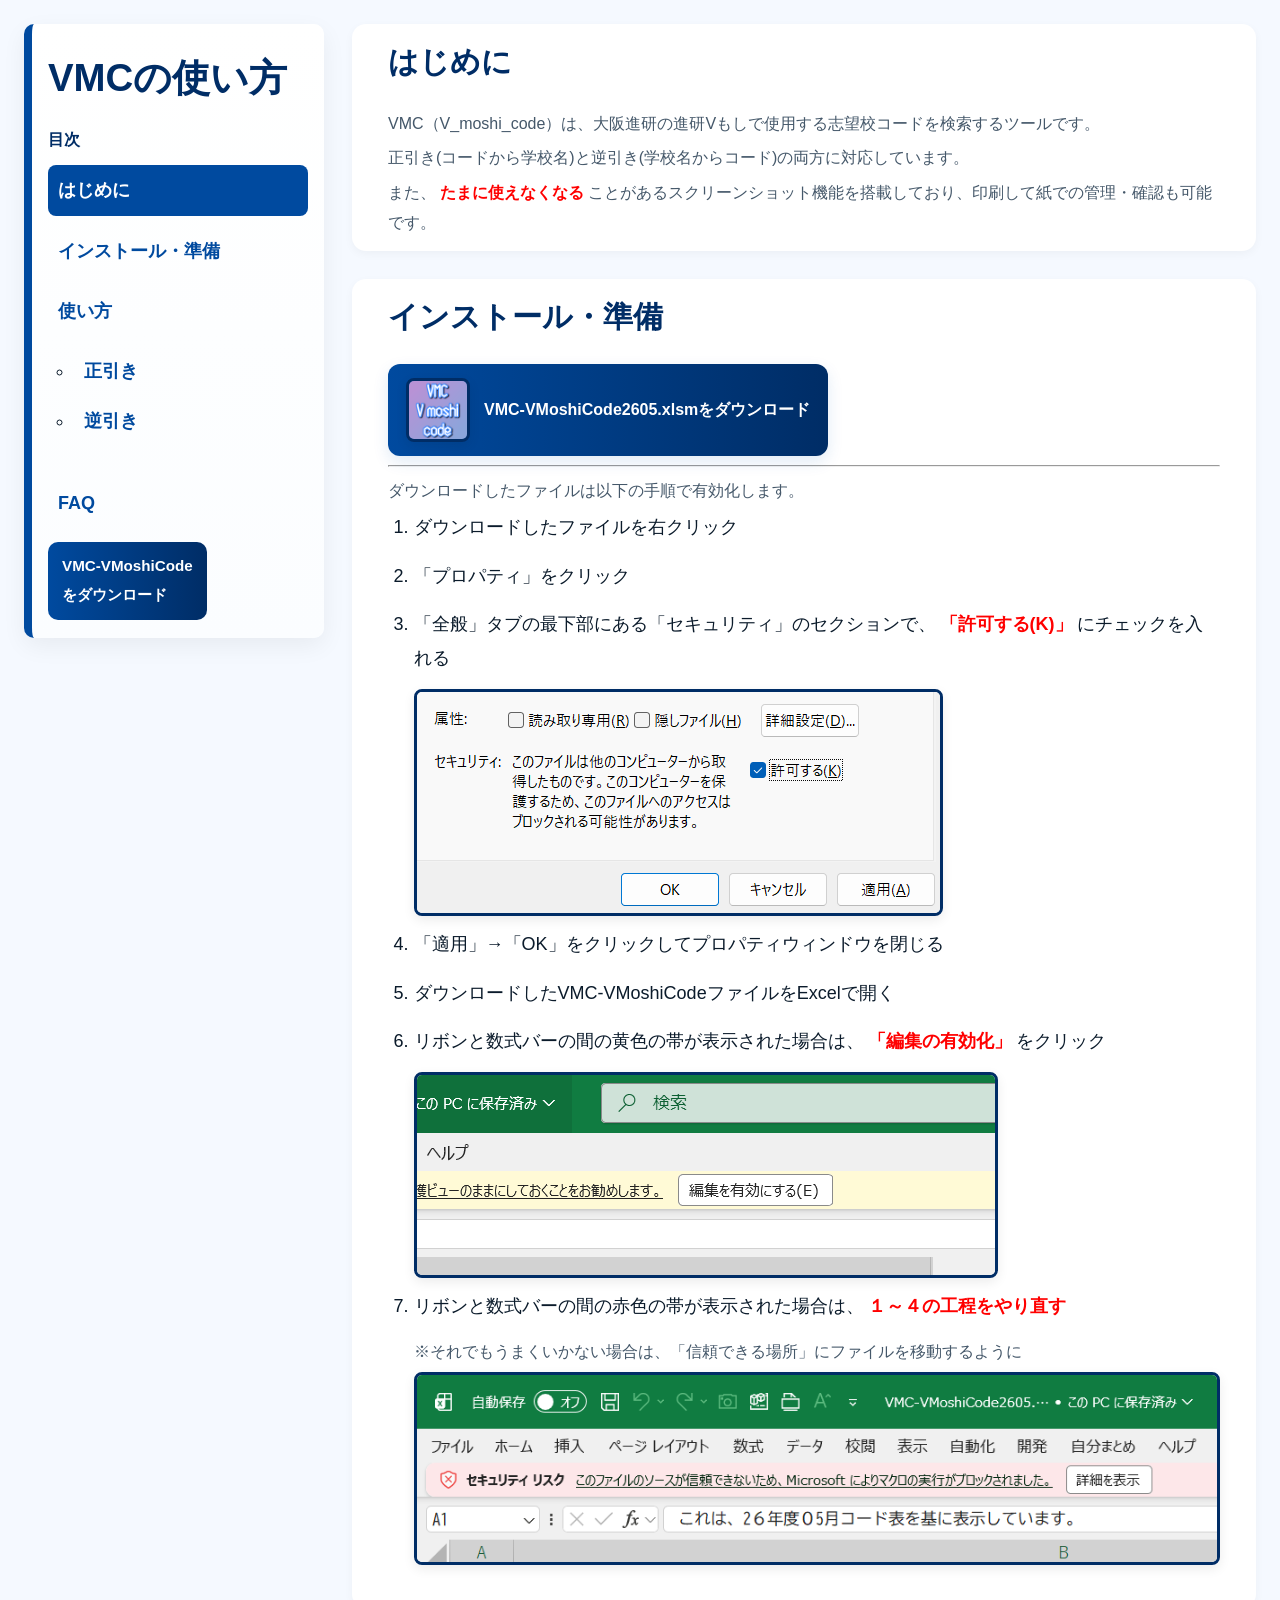
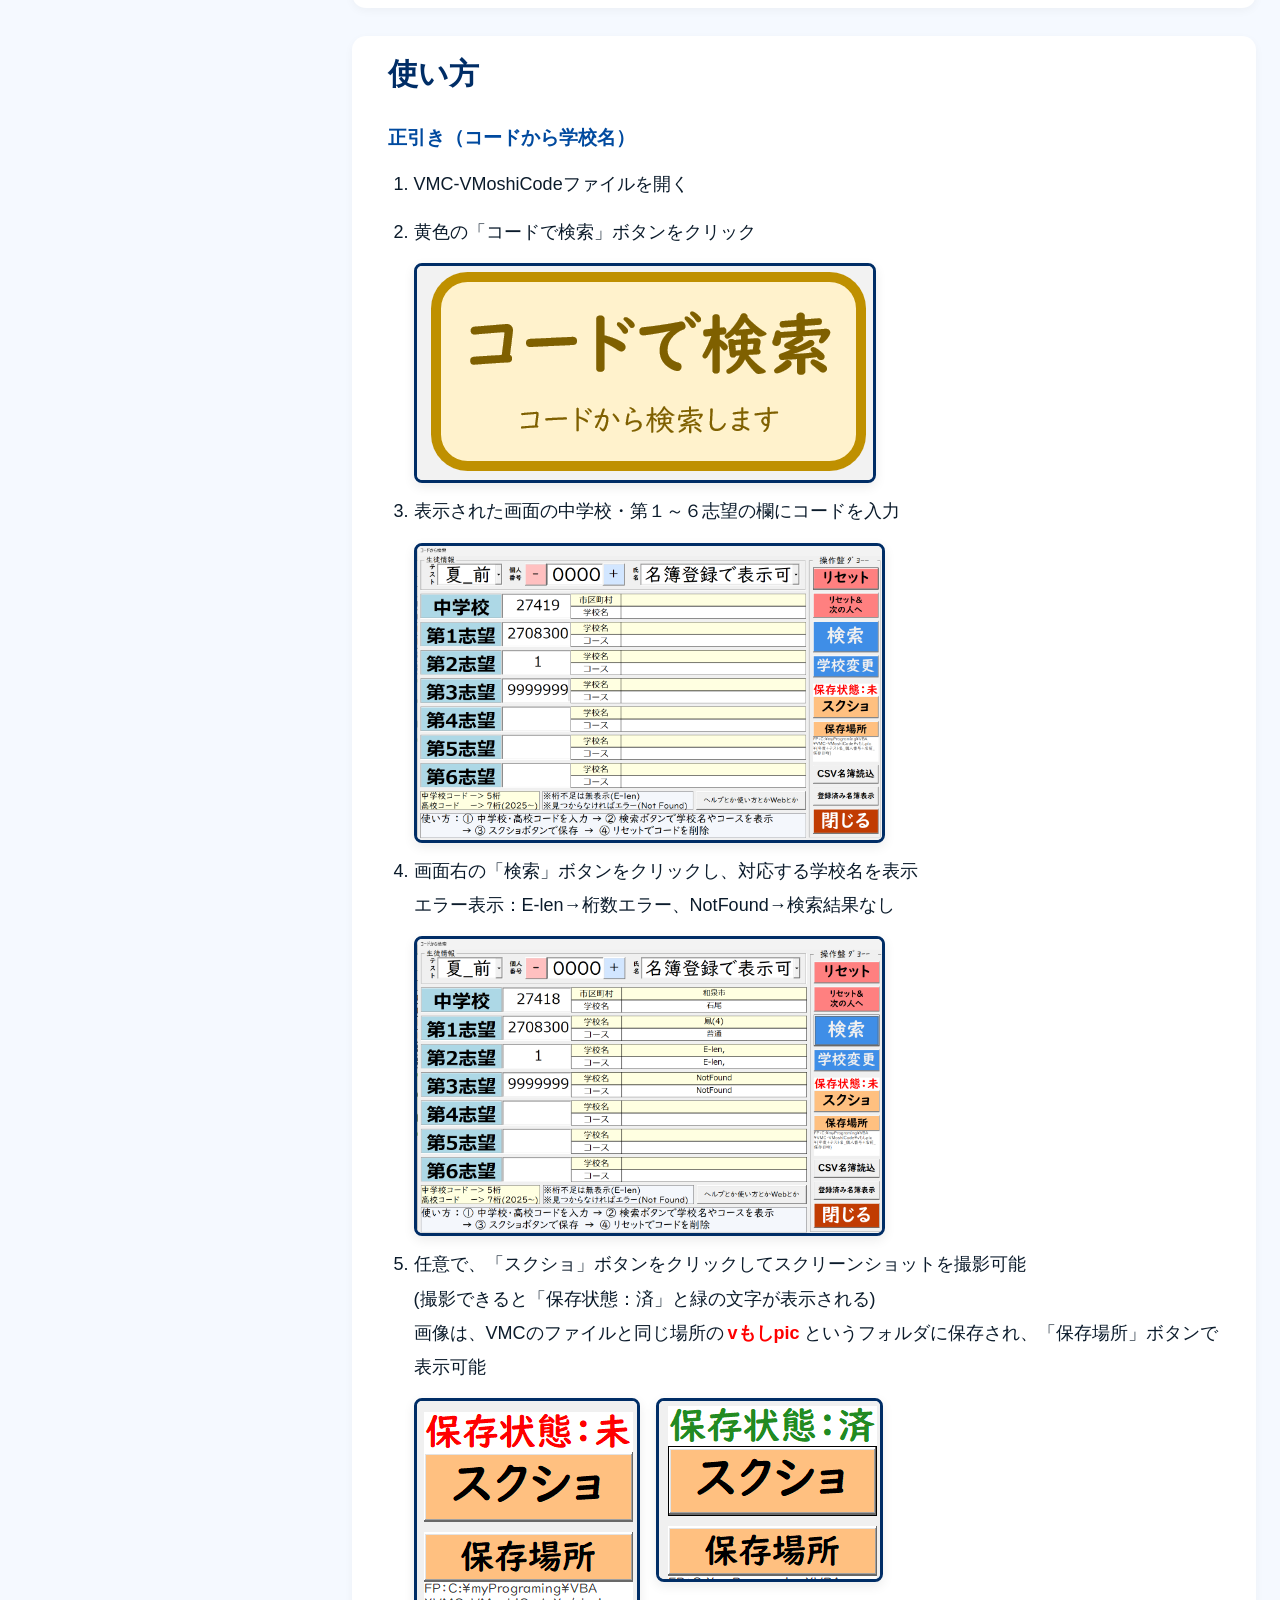
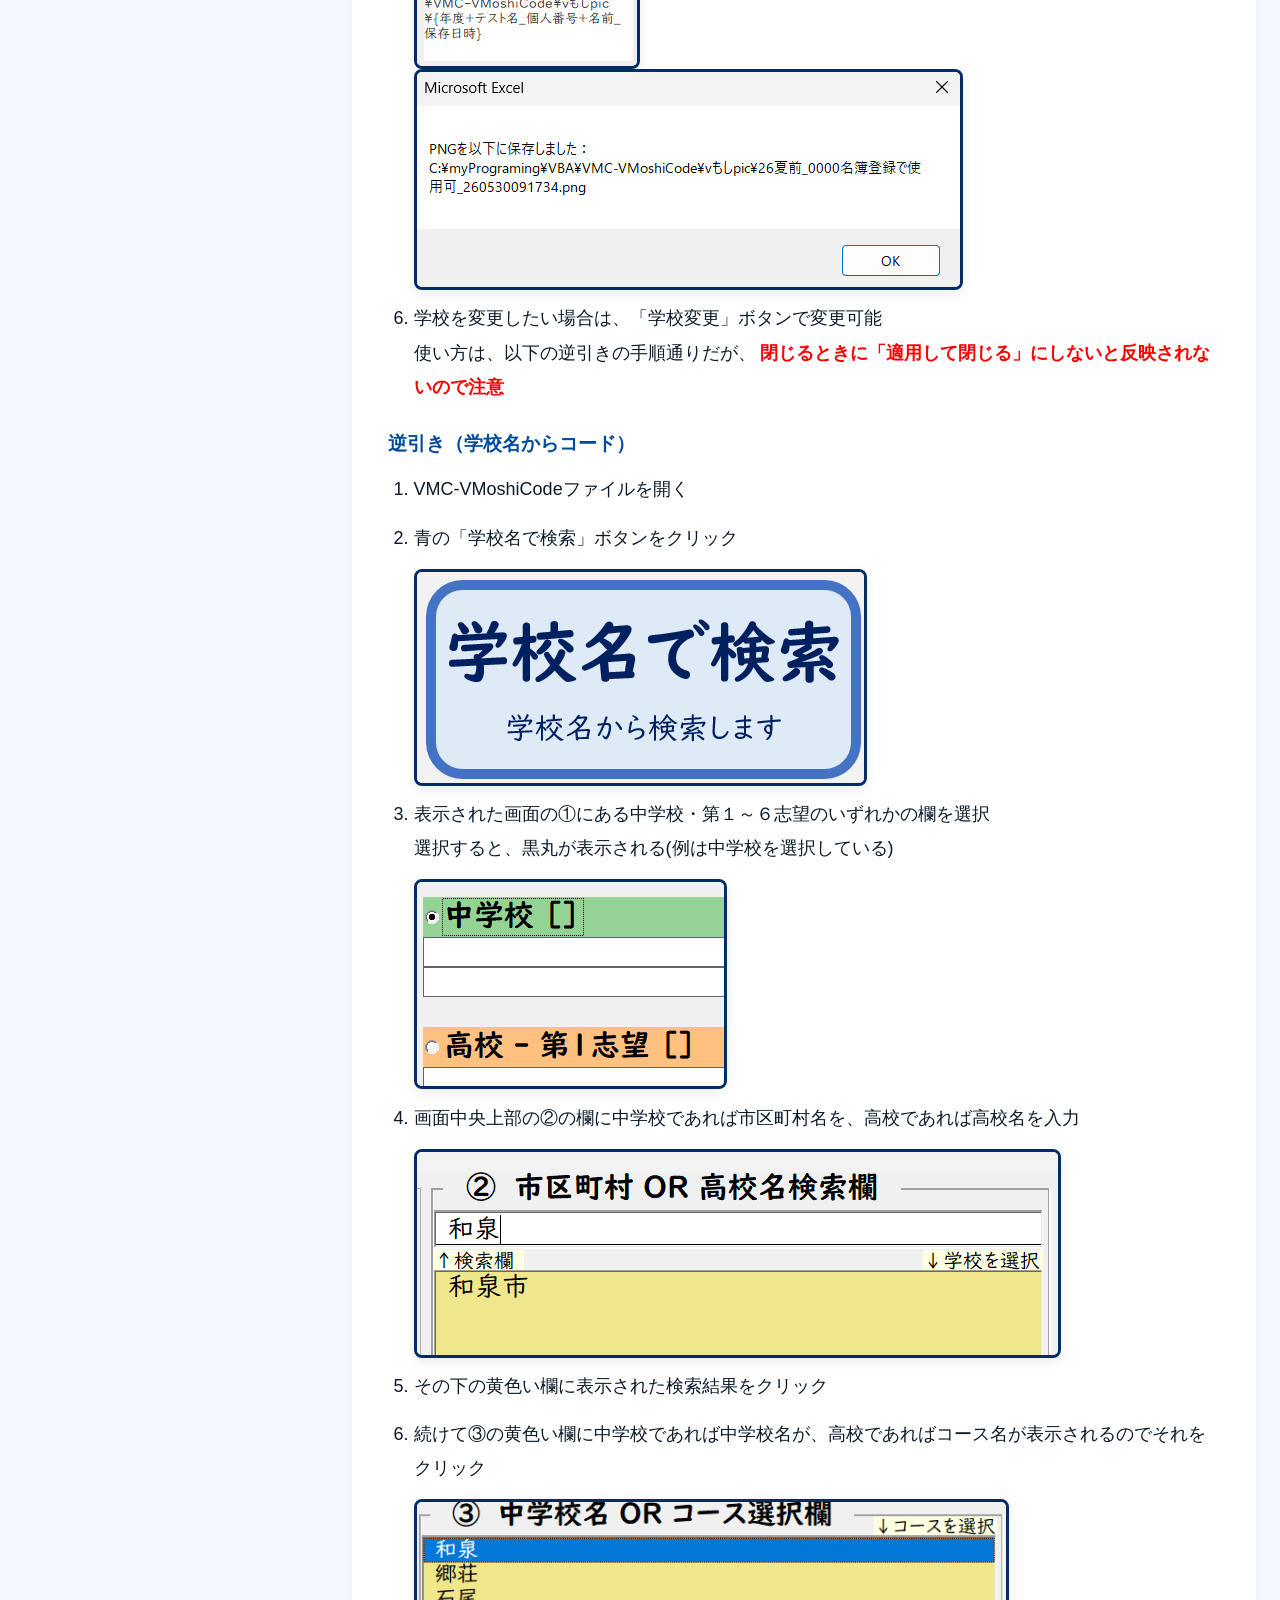
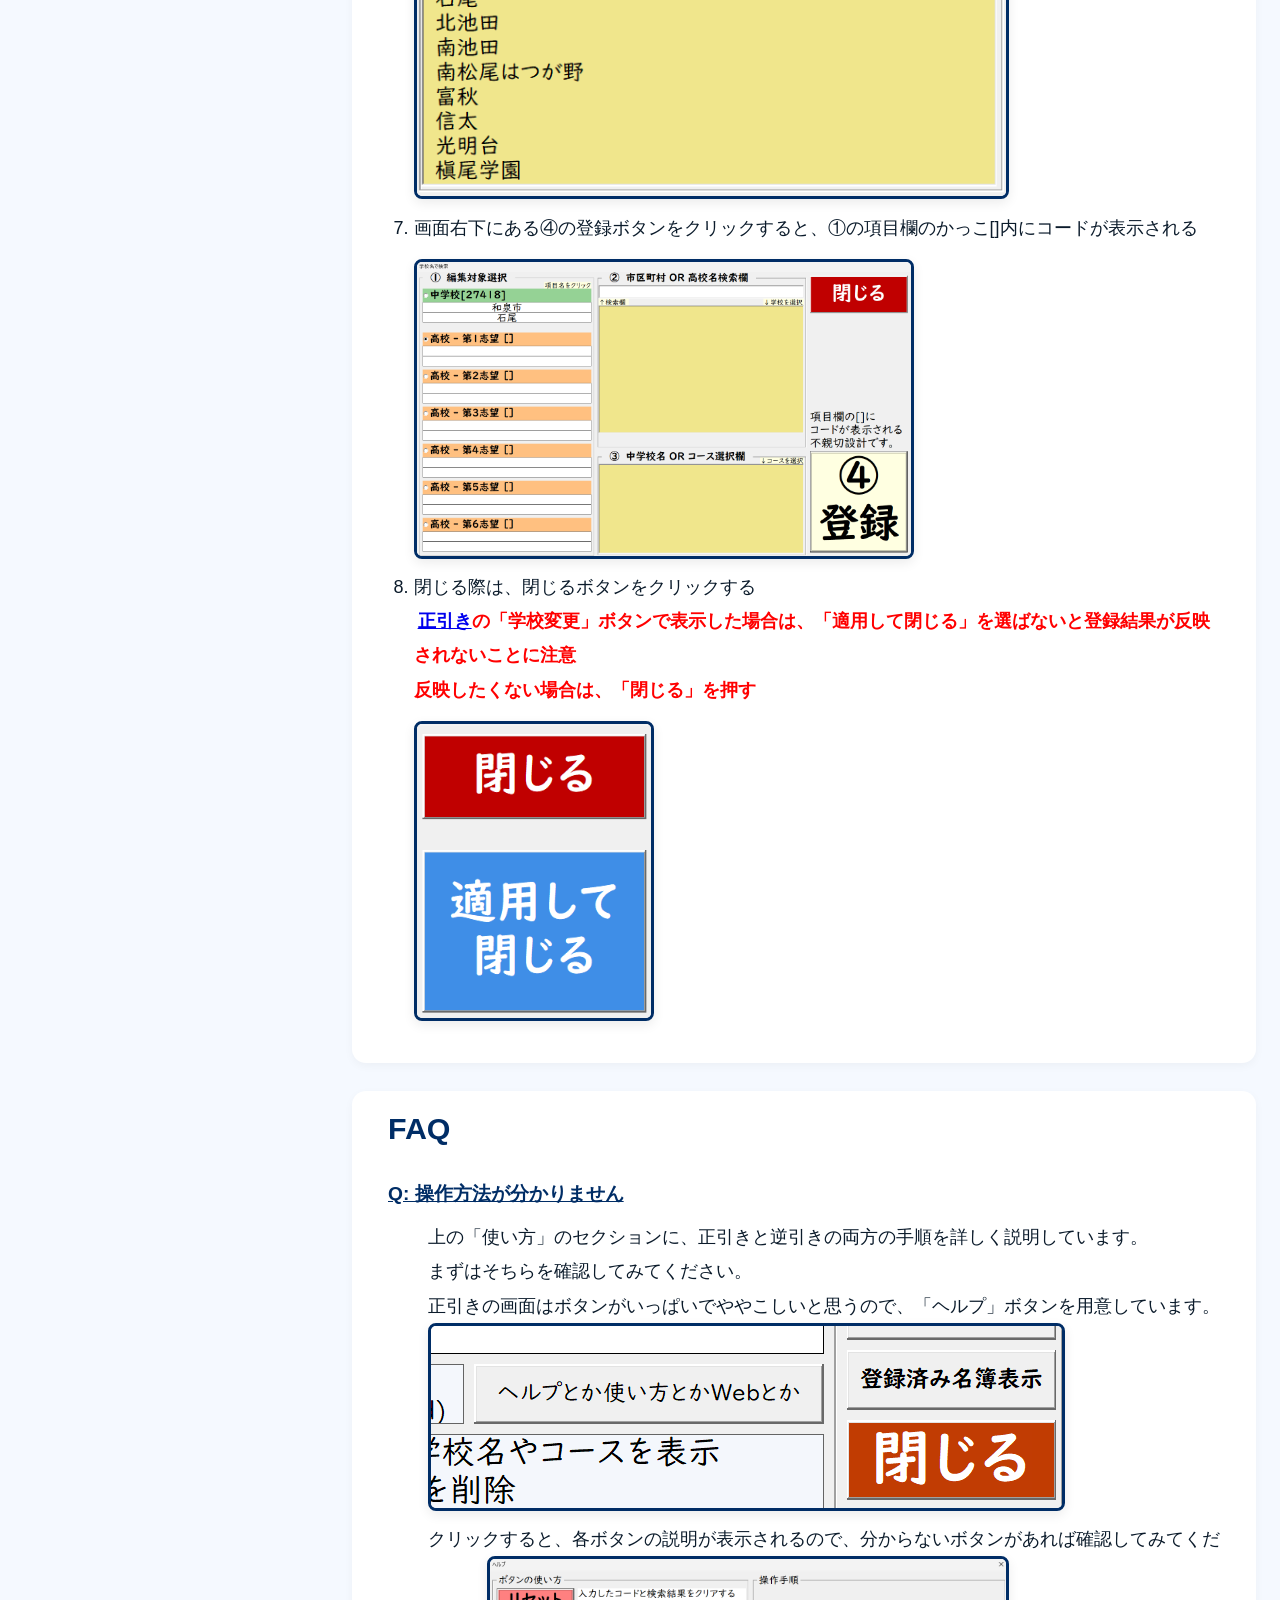
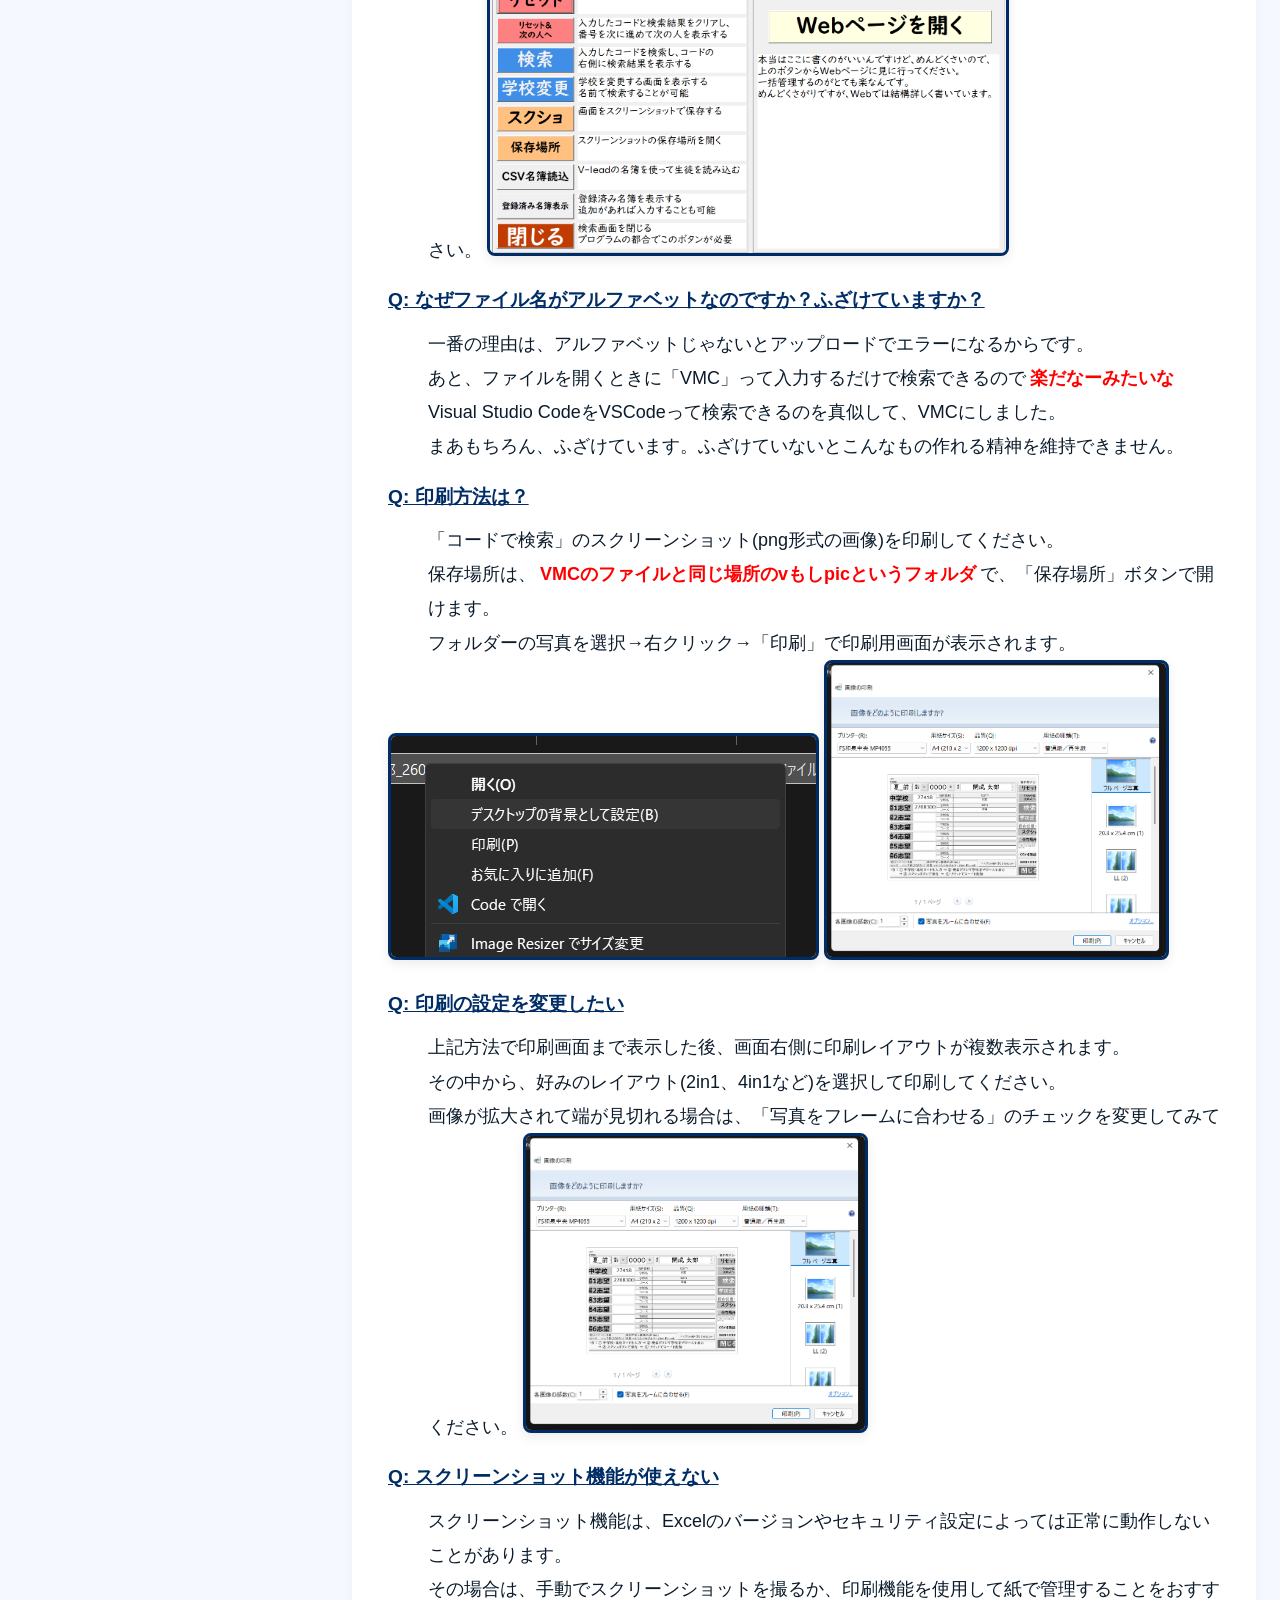
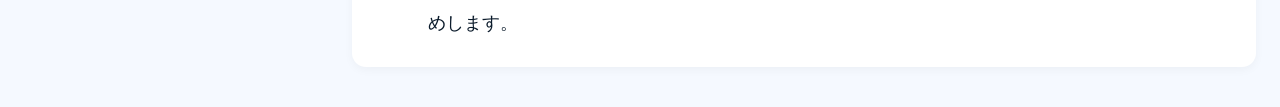
==== commit 29030951: "Webへの画像の追加とそれに伴うコンテンツの調整" ====
--- a/docs/index.html
+++ b/docs/index.html
@@ -20,6 +20,10 @@
                 <li><a href="#introduction">はじめに</a></li>
                 <li><a href="#installation">インストール・準備</a></li>
                 <li><a href="#usage">使い方</a></li>
+                <ul>
+                    <li><a href="#usage-forward">正引き</a></li>
+                    <li><a href="#usage-reverse">逆引き</a></li>
+                </ul>
                 <li><a href="#faq">FAQ</a></li>
             </ul>
             <div class="toc-download">
@@ -39,7 +43,6 @@
 
             <section id="installation" aria-labelledby="h-install">
                 <h2 id="h-install">インストール・準備</h2>
-                <p>まずは、以下からVMCをダウンロードします。</p>
                 <!-- download link (managed via script) -->
                     <a class="download-link" href="#" rel="noopener" data-link-key="vmcDownload">
                         <div class="linkBox" role="link" aria-label="VMC-VMoshiCode をダウンロード">
@@ -48,45 +51,81 @@
                         </div>
                     </a>
                 <hr />
-                <p>ダウンロードしたファイルはマクロの使用制限があるので、マクロを有効にする必要があります。</p>
-                <p>マクロを有効にする方法は、一般的には以下の手順で行います。</p>
+                <p>ダウンロードしたファイルは以下の手順で有効化します。</p>
                 <ol>
-                    <li>Excelを開き、ダウンロードしたVMC-VMoshiCodeファイルを開きます。</li>
-                    <li>セキュリティ警告が表示された場合、「コンテンツの有効化」または「マクロを有効にする」をクリックします。</li>
-                    <li>必要に応じて、信頼できる場所にファイルを移動することも検討してください。</li>
+                    <li>ダウンロードしたファイルを右クリック</li>
+                    <li>「プロパティ」をクリック</li>
+                    <li>「全般」タブの最下部にある「セキュリティ」のセクションで、<strong>「許可する(K)」</strong>にチェックを入れる</li>
+                    <img src="./img/img0.png" alt="プロパティウィンドウ">
+                    <li>「適用」→「OK」をクリックしてプロパティウィンドウを閉じる</li>
+                    <li>ダウンロードしたVMC-VMoshiCodeファイルをExcelで開く</li>
+                    <li>リボンと数式バーの間の黄色の帯が表示された場合は、<strong>「編集の有効化」</strong>をクリック</li>
+                    <img src="./img/img1.png" alt="Excelのセキュリティ警告">
+                    <li>リボンと数式バーの間の赤色の帯が表示された場合は、<strong>１～４の工程をやり直す</strong></li>
+                    <p>※それでもうまくいかない場合は、「信頼できる場所」にファイルを移動するように</p>
+                    <img src="./img/img2.png" alt="Excelのセキュリティ警告2">
                 </ol>
             </section>
 
             <section id="usage" aria-labelledby="h-usage">
                 <h2 id="h-usage">使い方</h2>
-                <h3>正引き（コードから学校名）</h3>
+                <h3 id="usage-forward">正引き（コードから学校名）</h3>
                 <ol>
-                    <li>VMC-VMoshiCodeファイルを開きます。</li>
-                    <li>黄色の「コードで検索」をクリックします。</li>
-                    <li>表示された画面の中学校・第１～６志望の欄にコードを入力します。</li>
-                    <li>画面右の「検索」ボタンをクリックします。</li>
-                    <li>入力したコードに対応する学校名が表示されます。</li>
-                    <li>任意で、「スクショ」ボタンをクリックしてスクリーンショットを撮影できます。<br>
-                        画像は、VMCのファイルと同じ場所の<strong>vもしpic</strong>というフォルダに保存されます。「保存場所」ボタンで開けます。</li>
-                    <li>学校を変更したい場合は、「学校変更」ボタンで変更できます。<br>
-                        使い方は、以下の逆引きの手順です。<strong>閉じるときだけ、「適用して閉じる」にしないと反映されません。</strong></li>
+                    <li>VMC-VMoshiCodeファイルを開く</li>
+                    <li>黄色の「コードで検索」ボタンをクリック</li>
+                    <img src="./img/img3.png" alt="コードで検索ボタン">
+                    <li>表示された画面の中学校・第１～６志望の欄にコードを入力</li>
+                    <img src="./img/img4.png" alt="コード入力画面">
+                    <li>画面右の「検索」ボタンをクリックし、対応する学校名を表示<br>
+                        エラー表示：E-len→桁数エラー、NotFound→検索結果なし</li>
+                    <img src="./img/img5.png" alt="検索結果画面">
+                    <li>任意で、「スクショ」ボタンをクリックしてスクリーンショットを撮影可能<br>
+                        (撮影できると「保存状態：済」と緑の文字が表示される)<br>
+                        画像は、VMCのファイルと同じ場所の<strong>vもしpic</strong>というフォルダに保存され、「保存場所」ボタンで表示可能</li>
+                    <div class="img-group">
+                        <img src="./img/img6.png" alt="保存状態：未">
+                        <img src="./img/img7.png" alt="保存状態：済">
+                    </div>
+                    <img src="./img/img8.png" alt="保存完了メッセージ">
+                    <li>学校を変更したい場合は、「学校変更」ボタンで変更可能<br>
+                        使い方は、以下の逆引きの手順通りだが、<strong>閉じるときに「適用して閉じる」にしないと反映されないので注意</strong></li>
                 </ol>
 
-                <h3>逆引き（学校名からコード）</h3>
+                <h3 id="usage-reverse">逆引き（学校名からコード）</h3>
                 <ol>
-                    <li>VMC-VMoshiCodeファイルを開きます。</li>
-                    <li>青の「学校名で検索」をクリックします。</li>
-                    <li>表示された画面の①にある中学校・第１～６志望のいずれかの欄を選択します。</li>
-                    <li>画面中央上部の②の欄に中学校であれば市区町村名を、高校であれば高校名を入力します。</li>
-                    <li>検索結果がその下の黄色い欄に表示されるので、クリックします。</li>
-                    <li>続けて③の黄色い欄に中学校であれば中学校名が、高校であればコース名が表示されるので、クリックします。</li>
-                    <li>画面右下にある④の登録ボタンをクリックすると、①の項目欄のかっこ[]内にコードが表示されます。</li>
+                    <li>VMC-VMoshiCodeファイルを開く</li>
+                    <li>青の「学校名で検索」ボタンをクリック</li>
+                    <img src="./img/img9.png" alt="学校名で検索ボタン">
+                    <li>表示された画面の①にある中学校・第１～６志望のいずれかの欄を選択<br>
+                        選択すると、黒丸が表示される(例は中学校を選択している)</li>
+                    <img src="./img/img10.png" alt="選択欄の例">
+                    <li>画面中央上部の②の欄に中学校であれば市区町村名を、高校であれば高校名を入力</li>
+                    <img src="./img/img11.png" alt="検索入力欄の例">
+                    <li>その下の黄色い欄に表示された検索結果をクリック</li>
+                    <li>続けて③の黄色い欄に中学校であれば中学校名が、高校であればコース名が表示されるのでそれをクリック</li>
+                    <img src="./img/img12.png" alt="検索結果の例">
+                    <li>画面右下にある④の登録ボタンをクリックすると、①の項目欄のかっこ[]内にコードが表示される</li>
+                    <img src="./img/img13.png" alt="コード登録の例">
+                    <li>閉じる際は、閉じるボタンをクリックする<br>
+                        <strong><a href="#usage-forward">正引き</a>の「学校変更」ボタンで表示した場合は、「適用して閉じる」を選ばないと登録結果が反映されないことに注意<br>
+                            反映したくない場合は、「閉じる」を押す</strong></li>
+                    <img src="./img/img14.png" alt="閉じるボタンの例">
                 </ol>
             </section>
 
             <section id="faq" aria-labelledby="h-faq">
                 <h2 id="h-faq">FAQ</h2>
                 <dl>
+                    <dt>Q: 操作方法が分かりません</dt>
+                    <dd>
+                        上の「使い方」のセクションに、正引きと逆引きの両方の手順を詳しく説明しています。<br>
+                        まずはそちらを確認してみてください。<br>
+                        正引きの画面はボタンがいっぱいでややこしいと思うので、「ヘルプ」ボタンを用意しています。<br>
+                        <img src="./img/img15.png" alt="ヘルプボタンの例"><br>
+                        クリックすると、各ボタンの説明が表示されるので、分からないボタンがあれば確認してみてください。
+                        <img src="./img/img16.png" alt="ヘルプ画面の例"><br>
+                    </dd>
+
                     <dt>Q: なぜファイル名がアルファベットなのですか？ふざけていますか？</dt>
                     <dd>
                         一番の理由は、アルファベットじゃないとアップロードでエラーになるからです。<br>
@@ -98,15 +137,20 @@
                     <dt>Q: 印刷方法は？</dt>
                     <dd>
                         「コードで検索」のスクリーンショット(png形式の画像)を印刷してください。<br>
-                        保存場所は、「保存場所」ボタンで開けます(VMCのファイルと同じ場所のvもしpicというフォルダ)。<br>
-                        フォルダーの写真を選択→右クリック→印刷で印刷用画面が表示されます。
+                        保存場所は、<strong>VMCのファイルと同じ場所のvもしpicというフォルダ</strong>で、「保存場所」ボタンで開けます。<br>
+                        フォルダーの写真を選択→右クリック→「印刷」で印刷用画面が表示されます。
                     </dd>
+                    <div>
+                        <img src="./img/img17.png" alt="コンテキストメニューの例">
+                        <img src="./img/img18.png" alt="印刷画面の例">
+                    </div>
 
                     <dt>Q: 印刷の設定を変更したい</dt>
                     <dd>
                         上記方法で印刷画面まで表示した後、画面右側に印刷レイアウトが複数表示されます。<br>
                         その中から、好みのレイアウト(2in1、4in1など)を選択して印刷してください。<br>
                         画像が拡大されて端が見切れる場合は、「写真をフレームに合わせる」のチェックを変更してみてください。
+                        <img src="./img/img18.png" alt="印刷画面の例">
                     </dd>
 
                     <dt>Q: スクリーンショット機能が使えない</dt>
--- a/docs/style.css
+++ b/docs/style.css
@@ -64,7 +64,7 @@
 h2{font-size:1.9rem;margin:0 0 18px;color:var(--color-primary-strong)}
 h3{font-size:1.2rem;margin:10px 0;color:var(--color-primary)}
 
-p{margin:0 0 18px;color:var(--muted);font-size:1rem}
+p{margin:0 0 4px;color:var(--muted);font-size:1rem}
 
 /* Download link を強調 */
 .linkBox{display:inline-flex;align-items:center;gap:16px;padding:16px 20px;border-radius:12px;background:linear-gradient(90deg,var(--color-primary),var(--color-primary-strong));color:#fff;box-shadow:0 8px 20px rgba(0,87,184,0.14)}
@@ -99,6 +99,10 @@
 
 strong{color:red;font-weight:700;padding:0px 4px;}
 dt{margin:15px 0 8px;font-size:1.2rem;font-weight:700;color:var(--color-primary-strong);text-decoration: underline;}
+/* Image group */
+/* 画面左上より、サイズ維持で横並びに配置、画像間は16pxのスペース、画像全体のマージンは0、引き伸ばしはしない、上に寄せる */
+.img-group{display:flex;gap:16px;margin:0;align-items:flex-start}
+img{max-width:100%;height:auto;max-height:300px;border: #002d66 solid 3px;border-radius:8px;box-shadow:0 4px 12px rgba(0,0,0,0.08);margin: 0}
 
 /* TOC download button */
 .toc-download{margin-top:14px}
@@ -118,6 +122,7 @@
     main{grid-template-columns:1fr;padding:0;gap:16px}
     section{padding:16px 14px;margin-bottom:16px}
     .note{display:none}
+    img-group{flex-direction:column;gap:12px}
 }
 
 /* Intentionally no mobile media queries — desktop-first layout */
